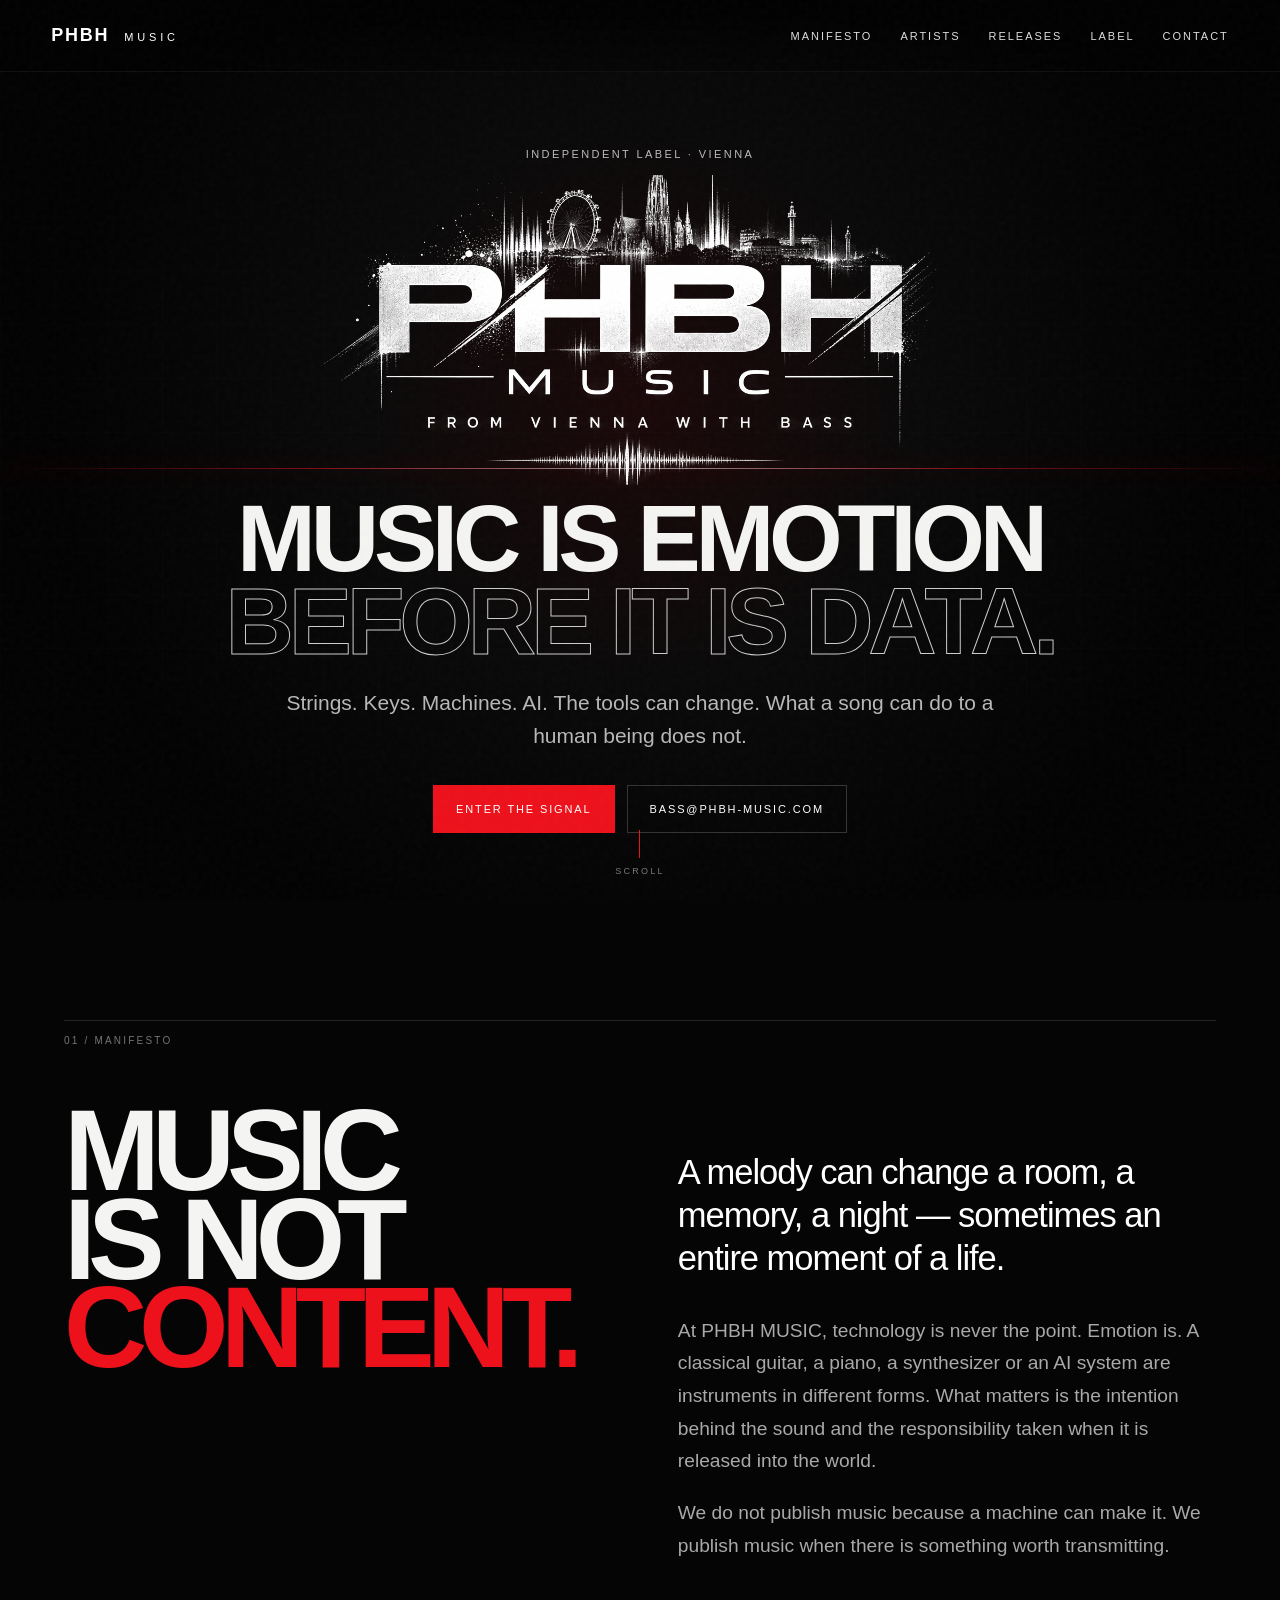
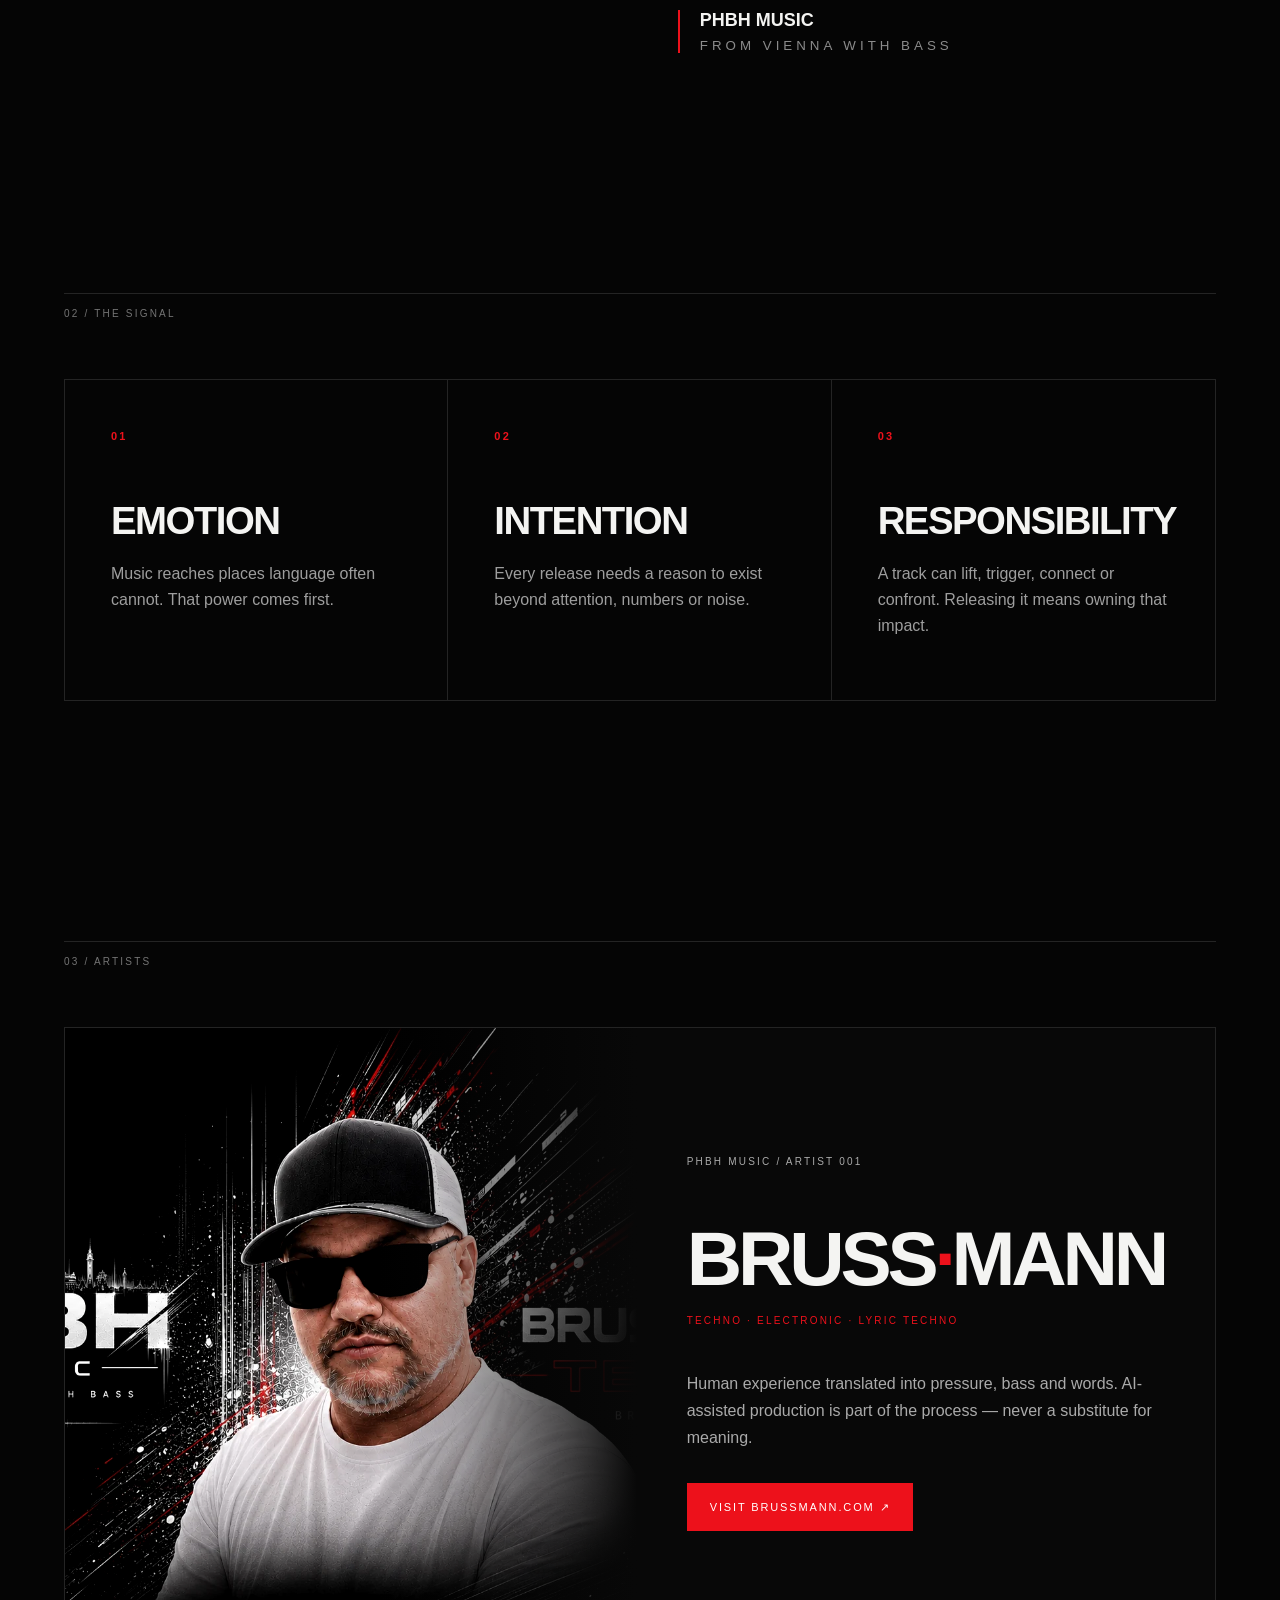
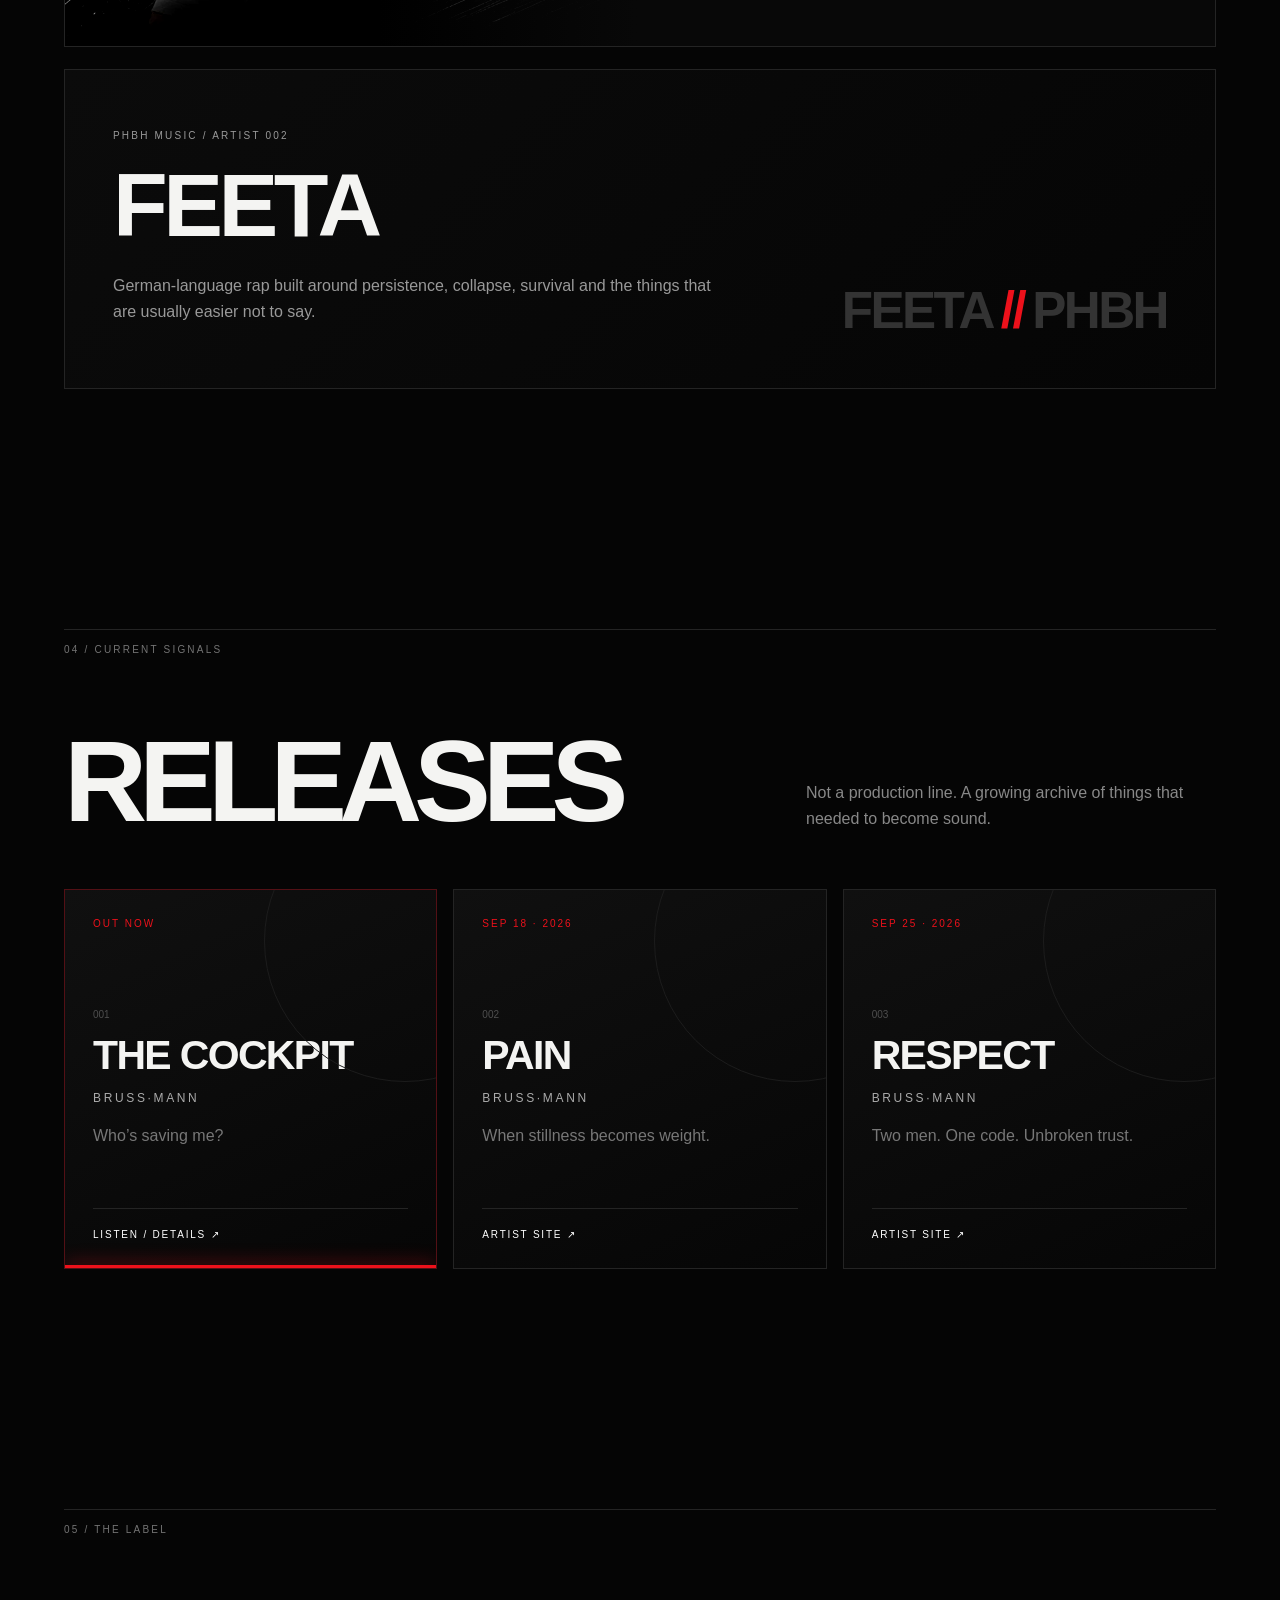
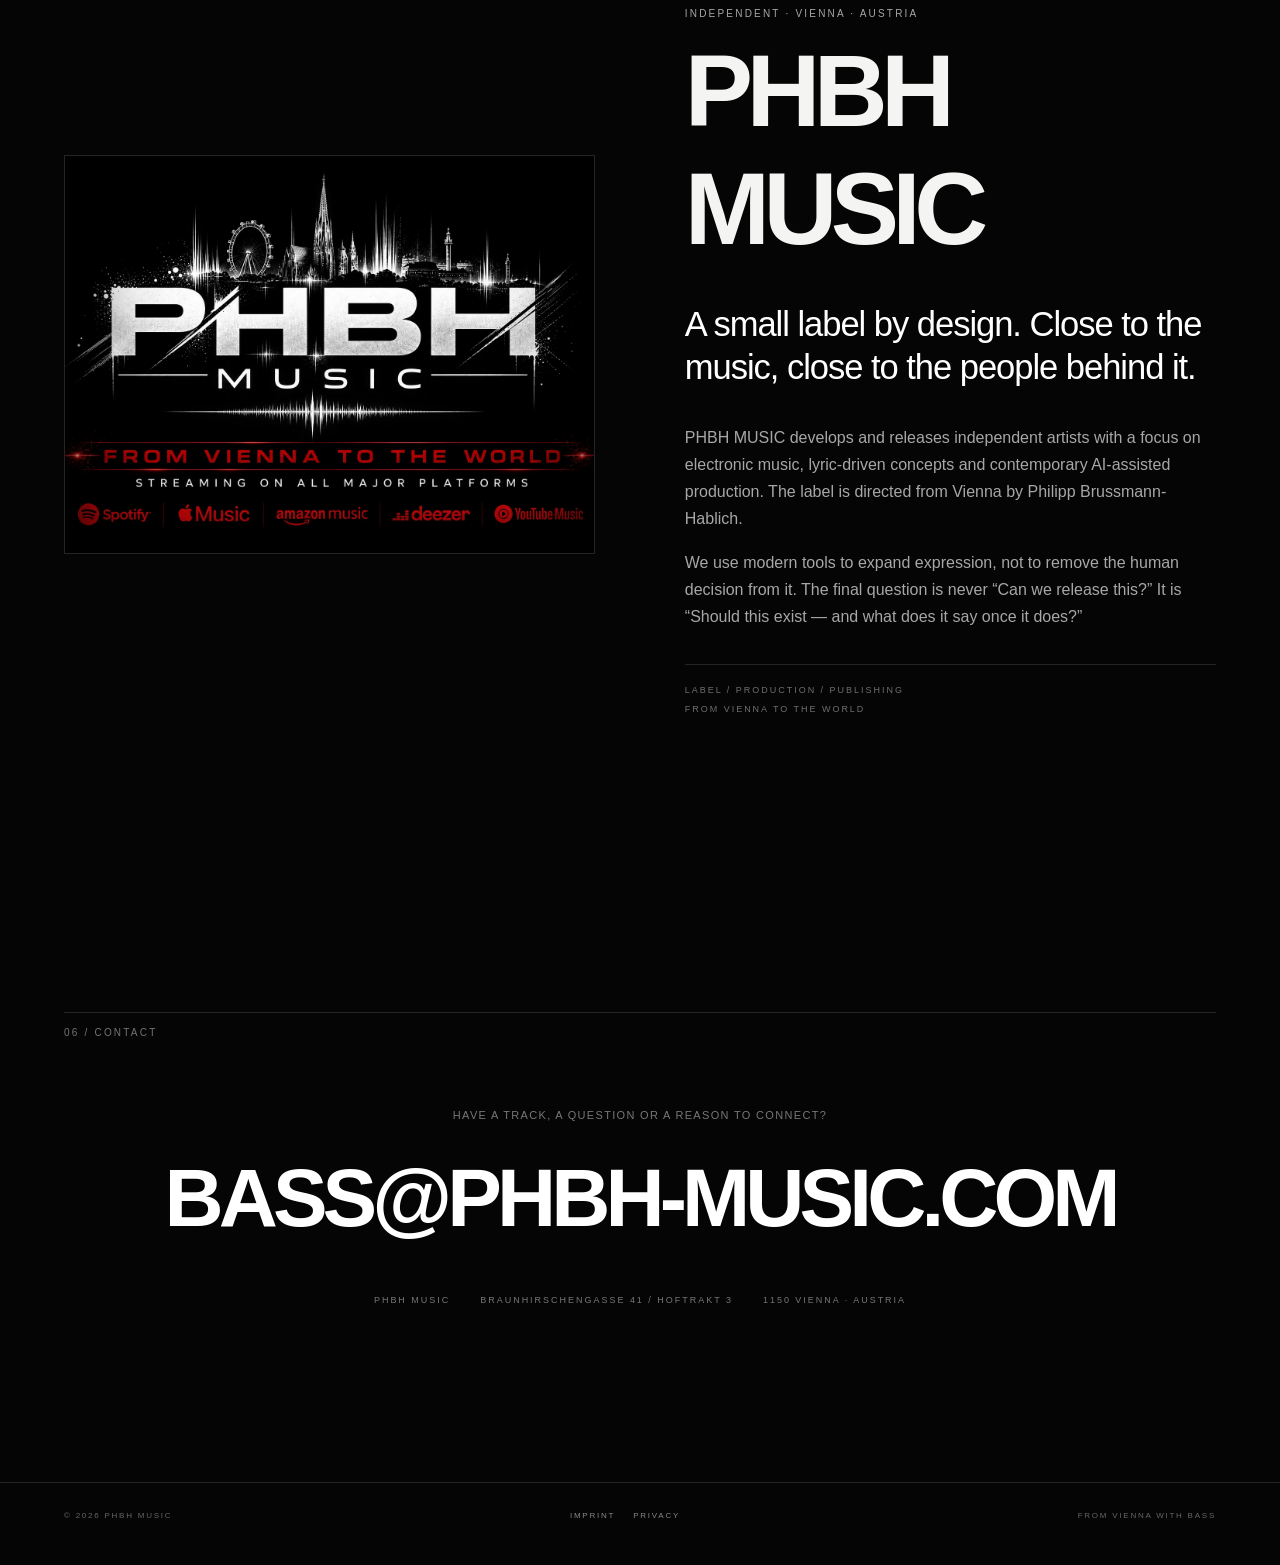
==== index.html @ e277f4b8 "Launch PHBH MUSIC website" ====
<!doctype html>
<html lang="en">
<head>
  <meta charset="utf-8">
  <meta name="viewport" content="width=device-width,initial-scale=1">
  <title>PHBH MUSIC — From Vienna with Bass</title>
  <meta name="description" content="PHBH MUSIC is an independent Vienna-based music label built around emotion, intention and responsible use of modern production technology.">
  <meta name="theme-color" content="#050505">
  <meta property="og:title" content="PHBH MUSIC — From Vienna with Bass">
  <meta property="og:description" content="Music is emotion before it is data. Independent music from Vienna, created with intention.">
  <meta property="og:type" content="website">
  <meta property="og:url" content="https://phbh-music.com/">
  <meta property="og:image" content="https://phbh-music.com/assets/phbh-og.jpg">
  <link rel="stylesheet" href="css/style.css">
  <link rel="icon" href="data:image/svg+xml,<svg xmlns=%22http://www.w3.org/2000/svg%22 viewBox=%220 0 100 100%22><rect width=%22100%22 height=%22100%22 fill=%22black%22/><text x=%2250%22 y=%2262%22 font-size=%2242%22 text-anchor=%22middle%22 fill=%22white%22 font-family=%22Arial%22 font-weight=%22900%22>PH</text></svg>">
</head>
<body>
  <div class="noise" aria-hidden="true"></div>
  <header class="topbar">
    <a class="brand" href="#top" aria-label="PHBH MUSIC home">PHBH <span>MUSIC</span></a>
    <button class="menu" aria-label="Open navigation" aria-expanded="false">MENU</button>
    <nav class="nav" aria-label="Primary navigation">
      <a href="#manifesto">Manifesto</a>
      <a href="#artists">Artists</a>
      <a href="#releases">Releases</a>
      <a href="#about">Label</a>
      <a href="#contact">Contact</a>
    </nav>
  </header>

  <main id="top">
    <section class="hero">
      <div class="hero-grid"></div>
      <div class="pulse-line"></div>
      <div class="hero-inner">
        <p class="eyebrow reveal">INDEPENDENT LABEL · VIENNA</p>
        <img class="hero-logo reveal" src="assets/phbh-logo.webp" alt="PHBH MUSIC — From Vienna with Bass">
        <h1 class="reveal">Music is emotion<br><em>before it is data.</em></h1>
        <p class="hero-copy reveal">Strings. Keys. Machines. AI. The tools can change. What a song can do to a human being does not.</p>
        <div class="hero-actions reveal">
          <a class="btn primary" href="#manifesto">Enter the signal</a>
          <a class="btn ghost" href="mailto:bass@phbh-music.com">bass@phbh-music.com</a>
        </div>
      </div>
      <a class="scroll" href="#manifesto" aria-label="Scroll to manifesto"><span></span>SCROLL</a>
    </section>

    <section class="manifesto section" id="manifesto">
      <div class="section-tag">01 / MANIFESTO</div>
      <div class="manifesto-layout">
        <h2 class="reveal">MUSIC<br>IS NOT<br><span>CONTENT.</span></h2>
        <div class="manifesto-copy reveal">
          <p class="lead">A melody can change a room, a memory, a night — sometimes an entire moment of a life.</p>
          <p>At PHBH MUSIC, technology is never the point. Emotion is. A classical guitar, a piano, a synthesizer or an AI system are instruments in different forms. What matters is the intention behind the sound and the responsibility taken when it is released into the world.</p>
          <p>We do not publish music because a machine can make it. We publish music when there is something worth transmitting.</p>
          <div class="signature-line"><span>PHBH MUSIC</span><small>FROM VIENNA WITH BASS</small></div>
        </div>
      </div>
    </section>

    <section class="principles section">
      <div class="section-tag">02 / THE SIGNAL</div>
      <div class="principles-grid">
        <article class="principle reveal"><b>01</b><h3>EMOTION</h3><p>Music reaches places language often cannot. That power comes first.</p></article>
        <article class="principle reveal"><b>02</b><h3>INTENTION</h3><p>Every release needs a reason to exist beyond attention, numbers or noise.</p></article>
        <article class="principle reveal"><b>03</b><h3>RESPONSIBILITY</h3><p>A track can lift, trigger, connect or confront. Releasing it means owning that impact.</p></article>
      </div>
    </section>

    <section class="artists section" id="artists">
      <div class="section-tag">03 / ARTISTS</div>
      <div class="artist-feature reveal">
        <div class="artist-image"><img src="assets/brussmann-hero.webp" alt="BRUSS·MANN"></div>
        <div class="artist-info">
          <p class="kicker">PHBH MUSIC / ARTIST 001</p>
          <h2>BRUSS<span>·</span>MANN</h2>
          <div class="artist-genre">TECHNO · ELECTRONIC · LYRIC TECHNO</div>
          <p>Human experience translated into pressure, bass and words. AI-assisted production is part of the process — never a substitute for meaning.</p>
          <a class="btn primary" href="https://brussmann.com" rel="noopener">Visit BRUSSMANN.COM ↗</a>
        </div>
      </div>
      <div class="artist-secondary reveal">
        <div>
          <p class="kicker">PHBH MUSIC / ARTIST 002</p>
          <h3>FEETA</h3>
          <p>German-language rap built around persistence, collapse, survival and the things that are usually easier not to say.</p>
        </div>
        <div class="signal-mark" aria-hidden="true">FEETA<span>//</span>PHBH</div>
      </div>
    </section>

    <section class="releases section" id="releases">
      <div class="section-tag">04 / CURRENT SIGNALS</div>
      <div class="release-intro reveal"><h2>RELEASES</h2><p>Not a production line. A growing archive of things that needed to become sound.</p></div>
      <div class="release-grid">
        <article class="release-card live reveal"><div class="status">OUT NOW</div><div class="number">001</div><h3>THE COCKPIT</h3><p>BRUSS·MANN</p><span>Who’s saving me?</span><a href="https://brussmann.com" rel="noopener">LISTEN / DETAILS ↗</a></article>
        <article class="release-card reveal"><div class="status">SEP 18 · 2026</div><div class="number">002</div><h3>PAIN</h3><p>BRUSS·MANN</p><span>When stillness becomes weight.</span><a href="https://brussmann.com" rel="noopener">ARTIST SITE ↗</a></article>
        <article class="release-card reveal"><div class="status">SEP 25 · 2026</div><div class="number">003</div><h3>RESPECT</h3><p>BRUSS·MANN</p><span>Two men. One code. Unbroken trust.</span><a href="https://brussmann.com" rel="noopener">ARTIST SITE ↗</a></article>
      </div>
    </section>

    <section class="about section" id="about">
      <div class="section-tag">05 / THE LABEL</div>
      <div class="about-grid">
        <div class="about-visual reveal"><img src="assets/phbh-world.webp" alt="PHBH MUSIC — From Vienna to the World"></div>
        <div class="about-copy reveal">
          <p class="kicker">INDEPENDENT · VIENNA · AUSTRIA</p>
          <h2>PHBH MUSIC</h2>
          <p class="lead">A small label by design. Close to the music, close to the people behind it.</p>
          <p>PHBH MUSIC develops and releases independent artists with a focus on electronic music, lyric-driven concepts and contemporary AI-assisted production. The label is directed from Vienna by Philipp Brussmann-Hablich.</p>
          <p>We use modern tools to expand expression, not to remove the human decision from it. The final question is never “Can we release this?” It is “Should this exist — and what does it say once it does?”</p>
          <div class="meta"><span>LABEL / PRODUCTION / PUBLISHING</span><span>FROM VIENNA TO THE WORLD</span></div>
        </div>
      </div>
    </section>

    <section class="contact section" id="contact">
      <div class="section-tag">06 / CONTACT</div>
      <div class="contact-inner reveal">
        <p>Have a track, a question or a reason to connect?</p>
        <a class="mail" href="mailto:bass@phbh-music.com">BASS@PHBH-MUSIC.COM</a>
        <div class="contact-meta">
          <span>PHBH MUSIC</span>
          <span>Braunhirschengasse 41 / Hoftrakt 3</span>
          <span>1150 Vienna · Austria</span>
        </div>
      </div>
    </section>
  </main>

  <footer>
    <div>© <span id="year">2026</span> PHBH MUSIC</div>
    <div class="footer-links"><a href="imprint.html">Imprint</a><a href="privacy.html">Privacy</a></div>
    <div>FROM VIENNA WITH BASS</div>
  </footer>
  <script src="js/main.js"></script>
</body>
</html>
---- css/style.css ----
:root{--bg:#050505;--panel:#0b0b0b;--text:#f4f4f2;--muted:#9b9b9b;--red:#ed111b;--line:#242424;--max:1400px}*{box-sizing:border-box}html{scroll-behavior:smooth}body{margin:0;background:var(--bg);color:var(--text);font-family:Arial,Helvetica,sans-serif;overflow-x:hidden}.noise{position:fixed;inset:0;pointer-events:none;opacity:.035;z-index:50;background-image:url("data:image/svg+xml,%3Csvg viewBox='0 0 180 180' xmlns='http://www.w3.org/2000/svg'%3E%3Cfilter id='n'%3E%3CfeTurbulence type='fractalNoise' baseFrequency='.9' numOctaves='4' stitchTiles='stitch'/%3E%3C/filter%3E%3Crect width='100%25' height='100%25' filter='url(%23n)' opacity='.8'/%3E%3C/svg%3E")}.topbar{position:fixed;top:0;left:0;right:0;height:72px;display:flex;align-items:center;justify-content:space-between;padding:0 clamp(20px,4vw,60px);z-index:40;background:linear-gradient(180deg,rgba(0,0,0,.88),rgba(0,0,0,.15));border-bottom:1px solid rgba(255,255,255,.06);backdrop-filter:blur(12px)}.brand{color:#fff;text-decoration:none;font-weight:900;letter-spacing:.1em;font-size:18px}.brand span{font-weight:400;letter-spacing:.35em;font-size:11px;margin-left:8px}.nav{display:flex;gap:28px}.nav a,.menu{color:#ddd;text-decoration:none;text-transform:uppercase;letter-spacing:.18em;font-size:11px}.nav a:hover{color:#fff}.menu{display:none;background:none;border:0}.hero{min-height:100svh;display:grid;place-items:center;position:relative;isolation:isolate;overflow:hidden;background:radial-gradient(circle at 50% 45%,#1a0809 0,#090909 35%,#020202 72%)}.hero:before{content:"";position:absolute;inset:-5%;background:linear-gradient(115deg,transparent 15%,rgba(237,17,27,.08) 50%,transparent 70%);transform:translateX(-100%);animation:sweep 8s ease-in-out infinite;z-index:-1}@keyframes sweep{0%,15%{transform:translateX(-120%)}60%,100%{transform:translateX(120%)}}.hero-grid{position:absolute;inset:0;z-index:-2;opacity:.17;background-image:linear-gradient(rgba(255,255,255,.06) 1px,transparent 1px),linear-gradient(90deg,rgba(255,255,255,.06) 1px,transparent 1px);background-size:54px 54px;mask-image:linear-gradient(to bottom,transparent,black 35%,black 70%,transparent)}.pulse-line{position:absolute;left:0;right:0;top:52%;height:1px;background:linear-gradient(90deg,transparent,var(--red),#fff,var(--red),transparent);box-shadow:0 0 18px rgba(237,17,27,.8);opacity:.55}.hero-inner{width:min(1120px,90vw);text-align:center;padding-top:70px}.eyebrow,.kicker,.section-tag,.artist-genre,.meta,.contact-meta,footer{letter-spacing:.22em;text-transform:uppercase}.eyebrow{font-size:11px;color:#bbb;margin-bottom:15px}.hero-logo{width:min(820px,88vw);max-height:310px;object-fit:cover;object-position:center 52%;mix-blend-mode:screen;filter:contrast(1.07)}.hero h1{font-size:clamp(48px,7.4vw,112px);line-height:.88;letter-spacing:-.055em;margin:8px 0 22px;text-transform:uppercase}.hero h1 em{font-style:normal;color:transparent;-webkit-text-stroke:1px #fff;opacity:.8}.hero-copy{max-width:730px;margin:0 auto 32px;color:#b8b8b8;font-size:clamp(16px,1.7vw,21px);line-height:1.6}.hero-actions{display:flex;gap:12px;justify-content:center;flex-wrap:wrap}.btn{display:inline-flex;align-items:center;justify-content:center;min-height:48px;padding:0 22px;border:1px solid #333;color:#fff;text-decoration:none;font-size:11px;letter-spacing:.17em;text-transform:uppercase;transition:.25s}.btn.primary{background:var(--red);border-color:var(--red)}.btn.primary:hover{background:#fff;color:#000;border-color:#fff}.btn.ghost:hover{border-color:#fff}.scroll{position:absolute;bottom:24px;color:#777;text-decoration:none;font-size:9px;letter-spacing:.25em;display:flex;flex-direction:column;gap:8px;align-items:center}.scroll span{height:28px;width:1px;background:var(--red)}.section{max-width:var(--max);margin:auto;padding:120px clamp(22px,5vw,70px);position:relative}.section-tag{font-size:10px;color:#747474;border-top:1px solid var(--line);padding-top:14px;margin-bottom:60px}.manifesto-layout{display:grid;grid-template-columns:.9fr 1.1fr;gap:8vw;align-items:start}.manifesto h2{font-size:clamp(62px,9vw,150px);line-height:.77;letter-spacing:-.07em;margin:0}.manifesto h2 span{color:var(--red)}.manifesto-copy{padding-top:10px}.manifesto-copy p{font-size:clamp(17px,1.5vw,22px);line-height:1.7;color:#a9a9a9}.manifesto-copy .lead,.about-copy .lead{font-size:clamp(24px,2.7vw,40px);line-height:1.25;color:#fff;letter-spacing:-.03em}.signature-line{margin-top:48px;border-left:2px solid var(--red);padding-left:20px;display:flex;flex-direction:column;gap:7px}.signature-line span{font-weight:900;font-size:18px}.signature-line small{letter-spacing:.3em;color:#8b8b8b}.principles-grid{display:grid;grid-template-columns:repeat(3,1fr);border:1px solid var(--line)}.principle{padding:46px;min-height:290px;border-right:1px solid var(--line);position:relative;overflow:hidden}.principle:last-child{border-right:0}.principle:after{content:"";position:absolute;inset:auto -20% -60% -20%;height:180px;background:radial-gradient(ellipse,rgba(237,17,27,.18),transparent 60%);opacity:0;transition:.3s}.principle:hover:after{opacity:1}.principle b{color:var(--red);font-size:11px;letter-spacing:.2em}.principle h3{font-size:clamp(27px,3vw,46px);margin:55px 0 18px;letter-spacing:-.04em}.principle p{color:#9e9e9e;line-height:1.6;max-width:310px}.artist-feature{display:grid;grid-template-columns:1.3fr .8fr;background:#080808;border:1px solid var(--line);min-height:620px}.artist-image{min-height:520px;overflow:hidden;position:relative}.artist-image:after{content:"";position:absolute;inset:0;background:linear-gradient(90deg,transparent 55%,#080808 100%)}.artist-image img{width:100%;height:100%;object-fit:cover;object-position:center;filter:saturate(.88) contrast(1.08)}.artist-info{padding:64px 50px;display:flex;flex-direction:column;justify-content:center}.kicker{font-size:10px;color:#7f7f7f}.artist-info h2{font-size:clamp(48px,6vw,92px);letter-spacing:-.055em;margin:12px 0}.artist-info h2 span{color:var(--red)}.artist-genre{font-size:10px;color:var(--red);margin-bottom:28px}.artist-info p{color:#aaa;line-height:1.7;margin-bottom:32px}.artist-info .btn{align-self:flex-start}.artist-secondary{margin-top:22px;border:1px solid var(--line);padding:48px;display:flex;align-items:end;justify-content:space-between;background:linear-gradient(135deg,#0b0b0b,#050505)}.artist-secondary h3{font-size:clamp(52px,7vw,108px);margin:8px 0;letter-spacing:-.05em}.artist-secondary p{color:#999;max-width:620px;line-height:1.6}.signal-mark{font-size:clamp(22px,4vw,52px);font-weight:900;letter-spacing:-.05em;color:#333}.signal-mark span{color:var(--red);padding:0 8px}.release-intro{display:flex;justify-content:space-between;gap:40px;align-items:end;margin-bottom:42px}.release-intro h2{font-size:clamp(58px,9vw,132px);margin:0;letter-spacing:-.07em}.release-intro p{color:#888;max-width:410px;line-height:1.6}.release-grid{display:grid;grid-template-columns:repeat(3,1fr);gap:16px}.release-card{border:1px solid var(--line);padding:28px;min-height:380px;display:flex;flex-direction:column;position:relative;background:linear-gradient(155deg,#101010,#060606);overflow:hidden}.release-card:before{content:"";position:absolute;width:280px;height:280px;border:1px solid #1c1c1c;border-radius:50%;right:-110px;top:-90px}.release-card.live{border-color:#531015}.release-card.live:after{content:"";position:absolute;inset:auto 0 0 0;height:3px;background:var(--red);box-shadow:0 0 18px var(--red)}.status{font-size:10px;letter-spacing:.2em;color:var(--red)}.number{font-size:10px;color:#4e4e4e;margin:80px 0 12px}.release-card h3{font-size:clamp(31px,3.2vw,52px);margin:0;letter-spacing:-.04em}.release-card p{font-size:12px;letter-spacing:.22em;color:#aaa}.release-card span{color:#777;margin-top:10px}.release-card a{margin-top:auto;color:#fff;text-decoration:none;font-size:10px;letter-spacing:.18em;border-top:1px solid var(--line);padding-top:20px}.about-grid{display:grid;grid-template-columns:1fr 1fr;gap:7vw;align-items:center}.about-visual{border:1px solid var(--line);overflow:hidden;position:relative}.about-visual:after{content:"";position:absolute;inset:0;box-shadow:inset 0 0 90px #000}.about-visual img{display:block;width:100%;aspect-ratio:4/3;object-fit:cover}.about-copy h2{font-size:clamp(58px,8vw,116px);margin:10px 0 25px;letter-spacing:-.065em}.about-copy p{color:#a7a7a7;line-height:1.7}.meta{border-top:1px solid var(--line);margin-top:34px;padding-top:20px;display:grid;gap:9px;font-size:9px;color:#6f6f6f}.contact{min-height:72vh;display:flex;flex-direction:column;justify-content:center}.contact-inner{text-align:center}.contact-inner>p{color:#777;letter-spacing:.12em;text-transform:uppercase;font-size:11px}.mail{display:block;color:#fff;text-decoration:none;font-weight:900;font-size:clamp(30px,6.4vw,98px);letter-spacing:-.06em;margin:30px 0 50px;transition:.25s}.mail:hover{color:var(--red)}.contact-meta{display:flex;justify-content:center;flex-wrap:wrap;gap:16px 30px;font-size:9px;color:#777}footer{max-width:var(--max);margin:auto;padding:28px clamp(22px,5vw,70px) 45px;border-top:1px solid var(--line);font-size:8px;color:#666;display:flex;justify-content:space-between;gap:15px}.footer-links{display:flex;gap:18px}.footer-links a{color:#888;text-decoration:none}.reveal{opacity:0;transform:translateY(22px);transition:opacity .8s ease,transform .8s ease}.reveal.visible{opacity:1;transform:none}.legal{max-width:900px;margin:0 auto;padding:130px 24px 80px}.legal h1{font-size:clamp(48px,8vw,92px);letter-spacing:-.05em;margin-bottom:50px}.legal h2{margin-top:42px}.legal p,.legal li{color:#aaa;line-height:1.7}.legal a{color:#fff}.legal-back{position:fixed;top:26px;left:28px;color:#fff;text-decoration:none;z-index:3;letter-spacing:.15em;font-size:11px}
@media(max-width:900px){.nav{display:none;position:absolute;top:72px;left:0;right:0;padding:28px;background:#080808;border-bottom:1px solid #222;flex-direction:column}.nav.open{display:flex}.menu{display:block}.hero-logo{width:96vw}.manifesto-layout,.about-grid{grid-template-columns:1fr}.manifesto-layout{gap:55px}.principles-grid,.release-grid{grid-template-columns:1fr}.principle{border-right:0;border-bottom:1px solid var(--line)}.principle:last-child{border-bottom:0}.artist-feature{grid-template-columns:1fr}.artist-image:after{background:linear-gradient(0deg,#080808 0,transparent 40%)}.artist-info{padding:38px 28px}.artist-secondary{align-items:flex-start;flex-direction:column;gap:34px}.release-intro{display:block}.release-intro p{margin-top:20px}.section{padding-top:90px;padding-bottom:90px}.section-tag{margin-bottom:40px}footer{flex-direction:column;align-items:center;text-align:center}.contact-meta{flex-direction:column}.hero h1{font-size:clamp(46px,14vw,76px)}}
@media(prefers-reduced-motion:reduce){*{scroll-behavior:auto!important}.hero:before{animation:none}.reveal{opacity:1;transform:none;transition:none}}
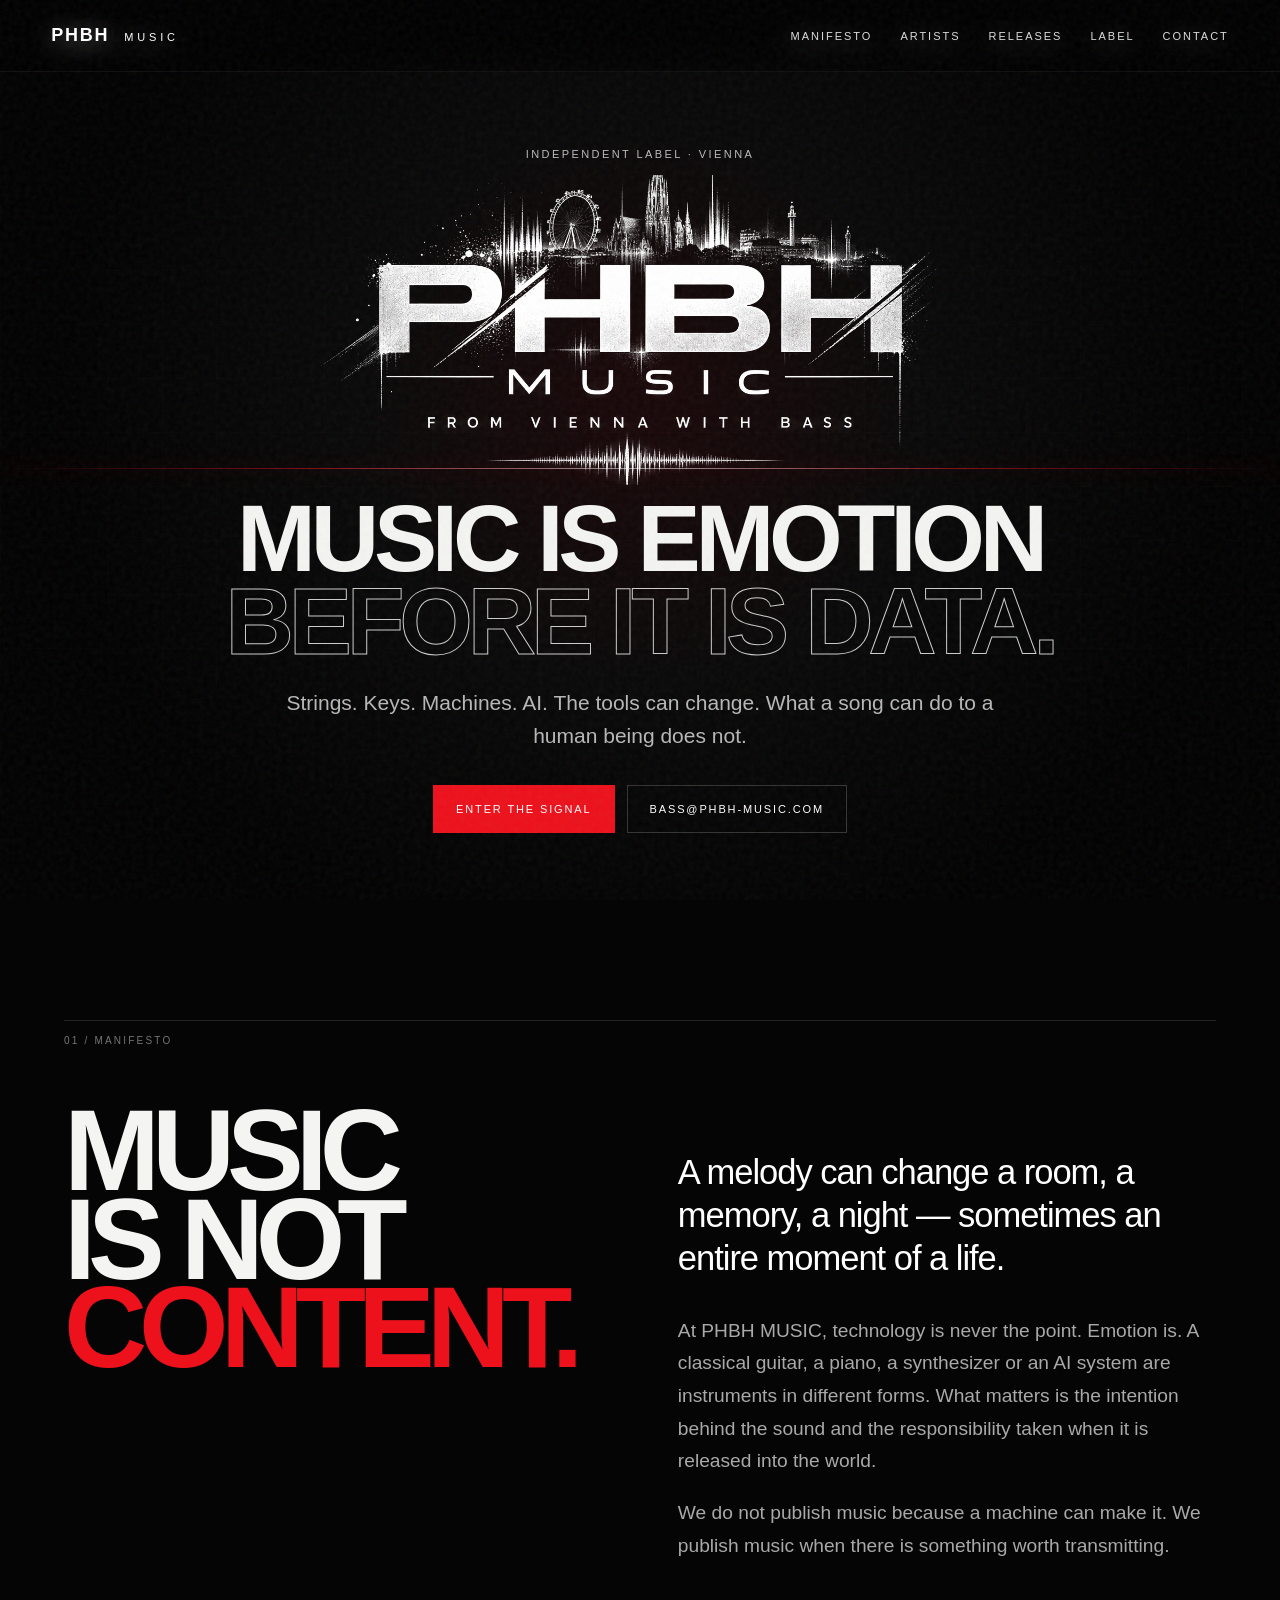
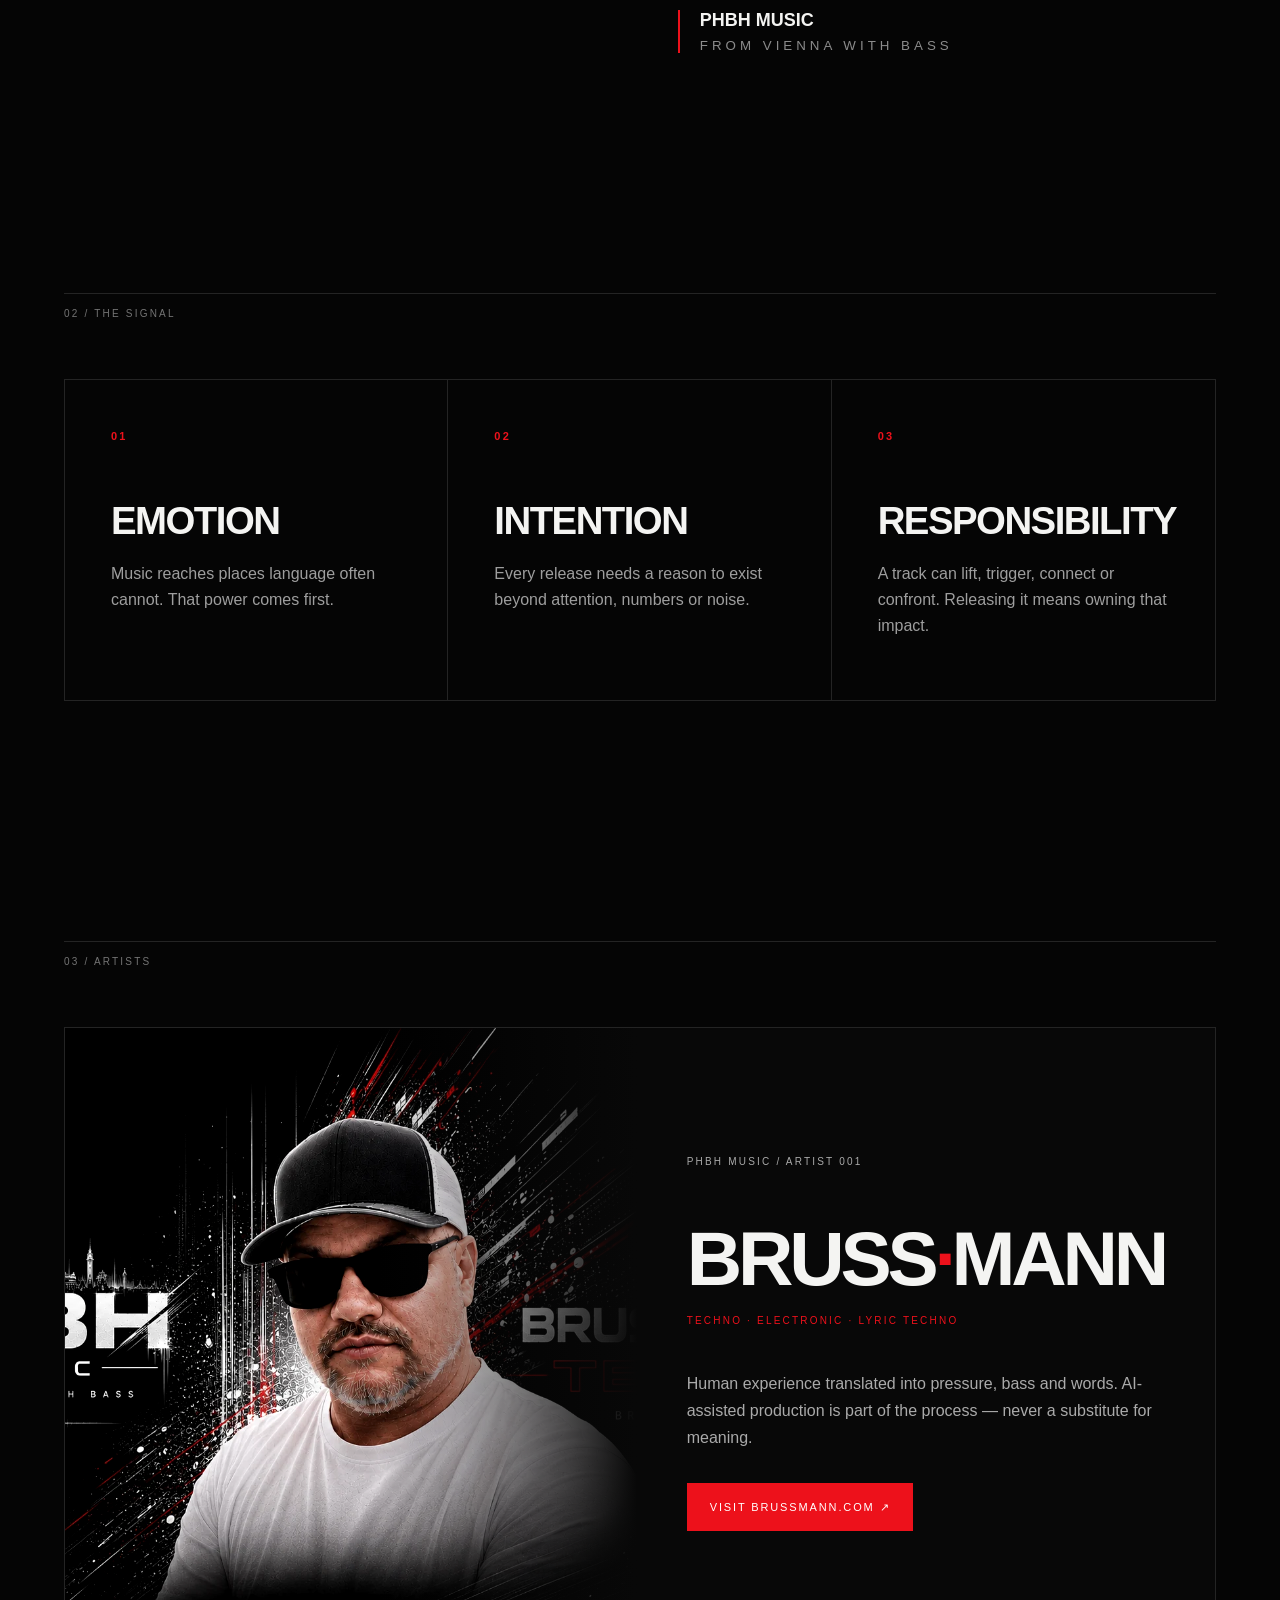
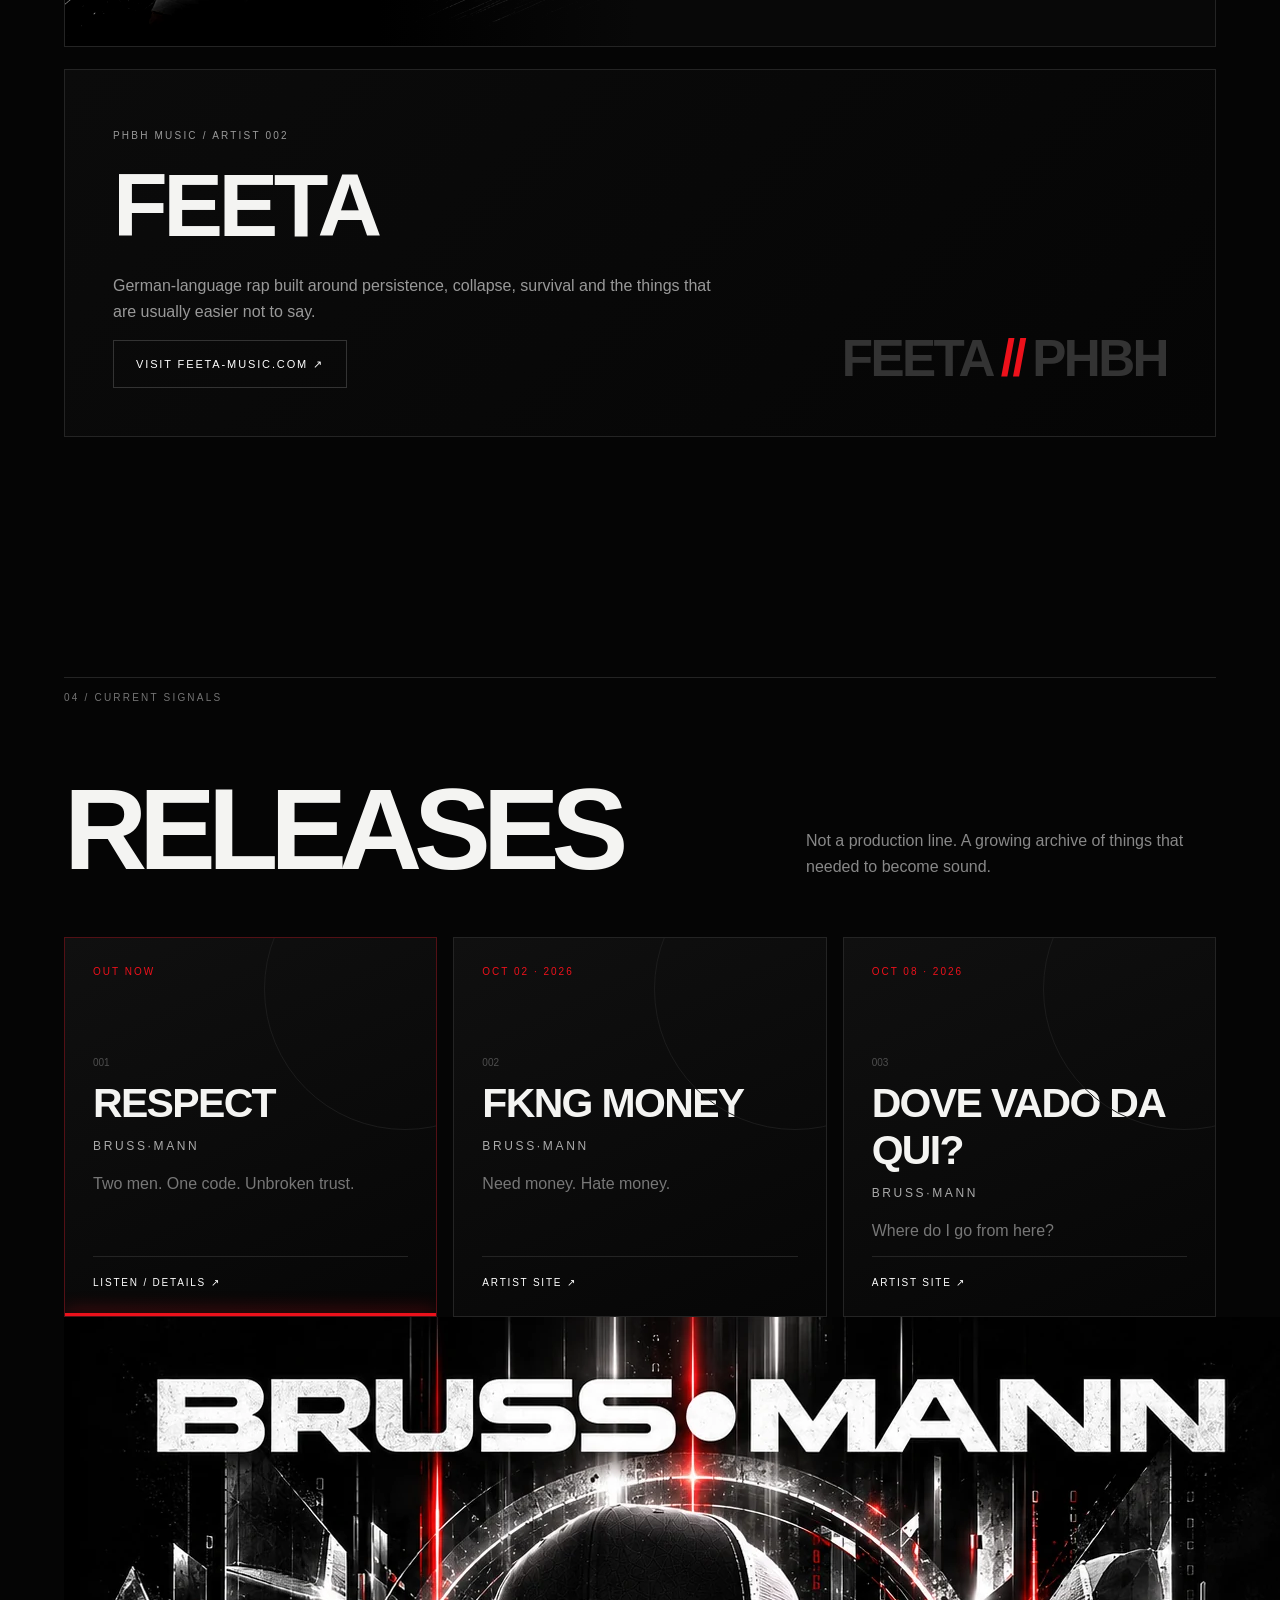
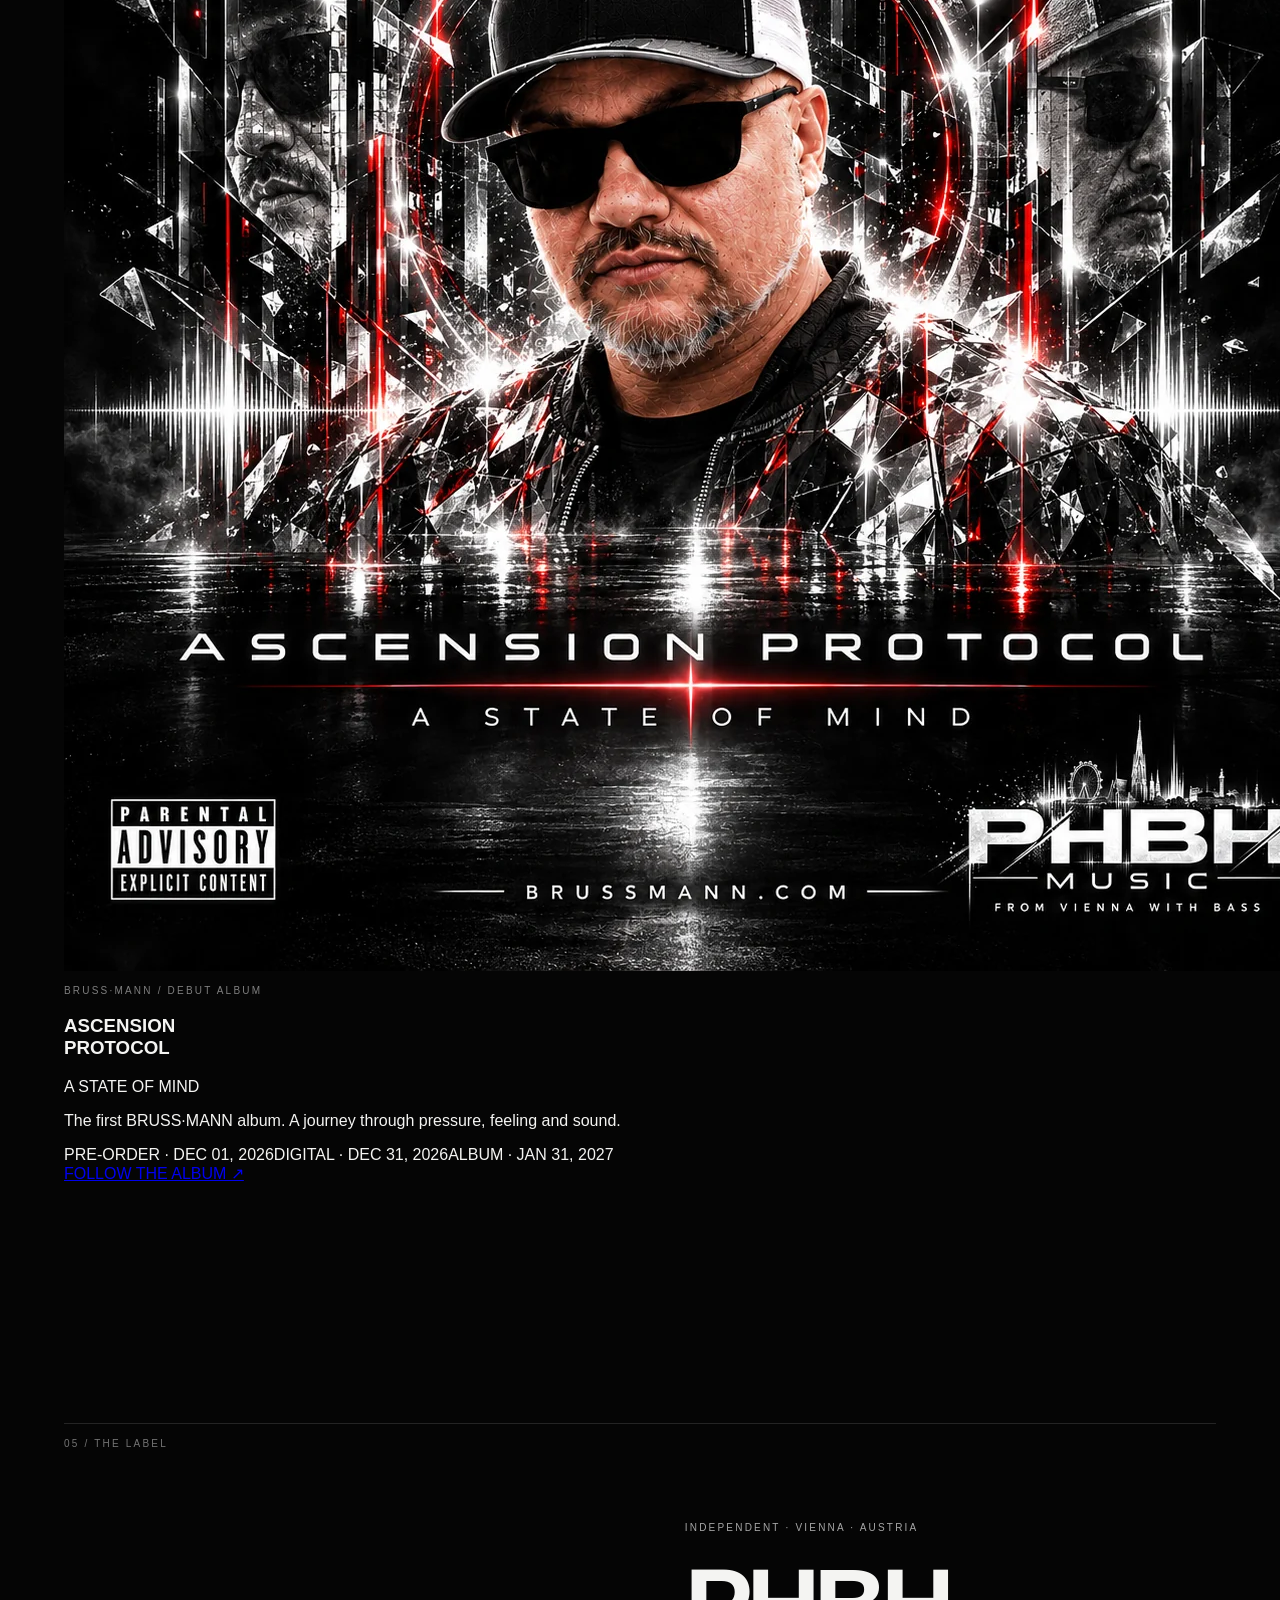
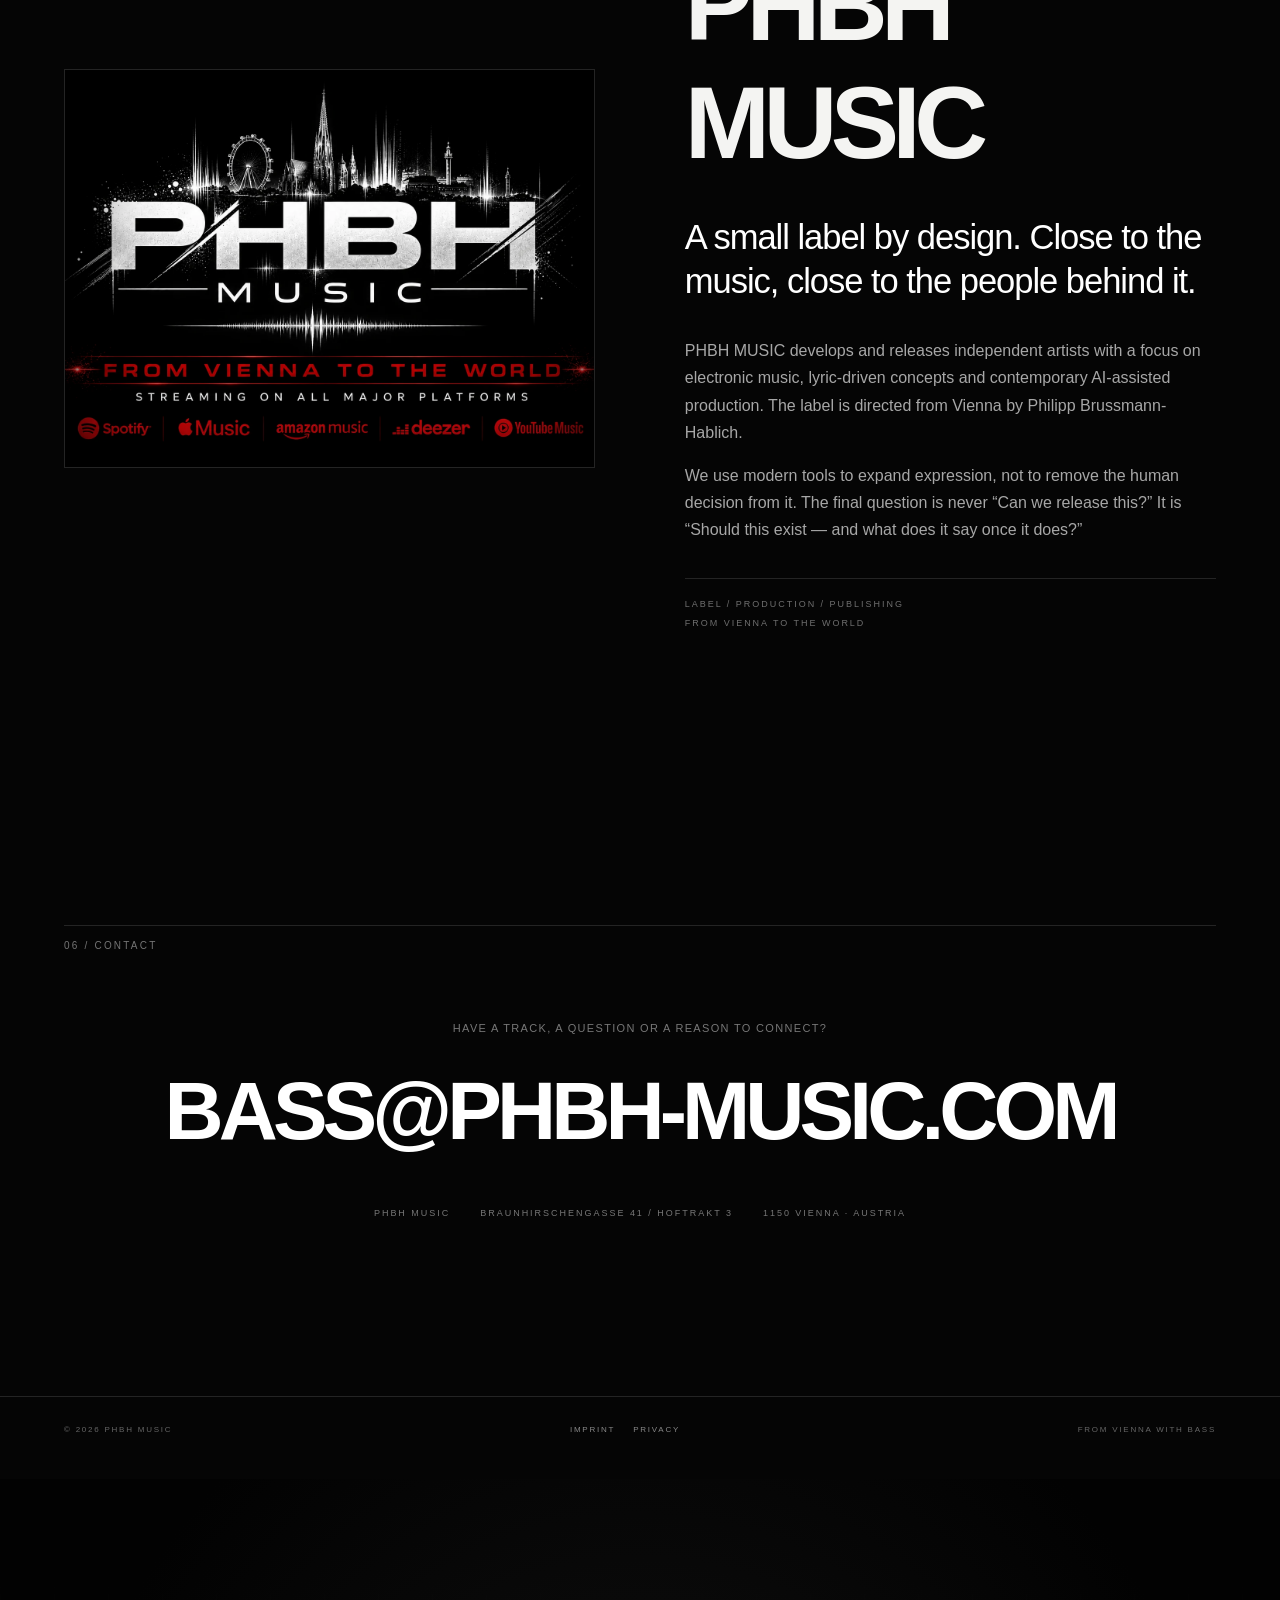
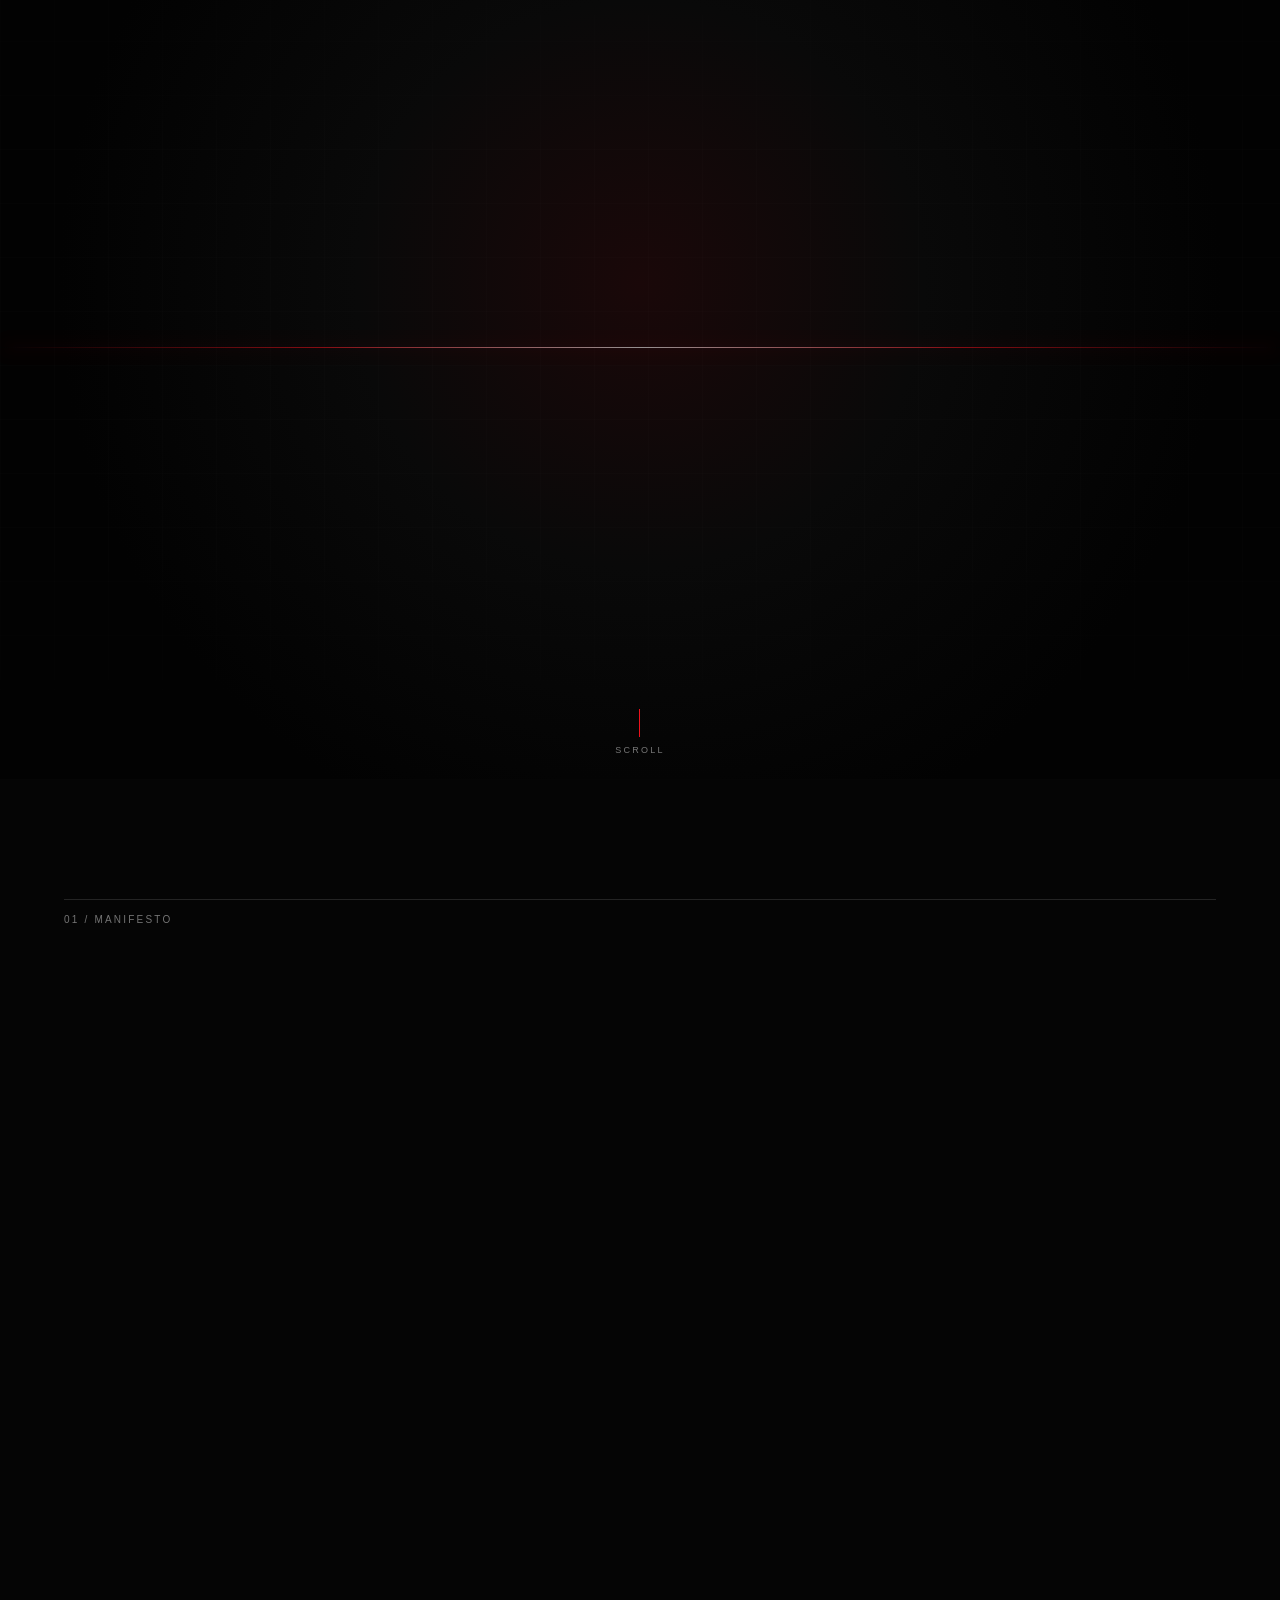
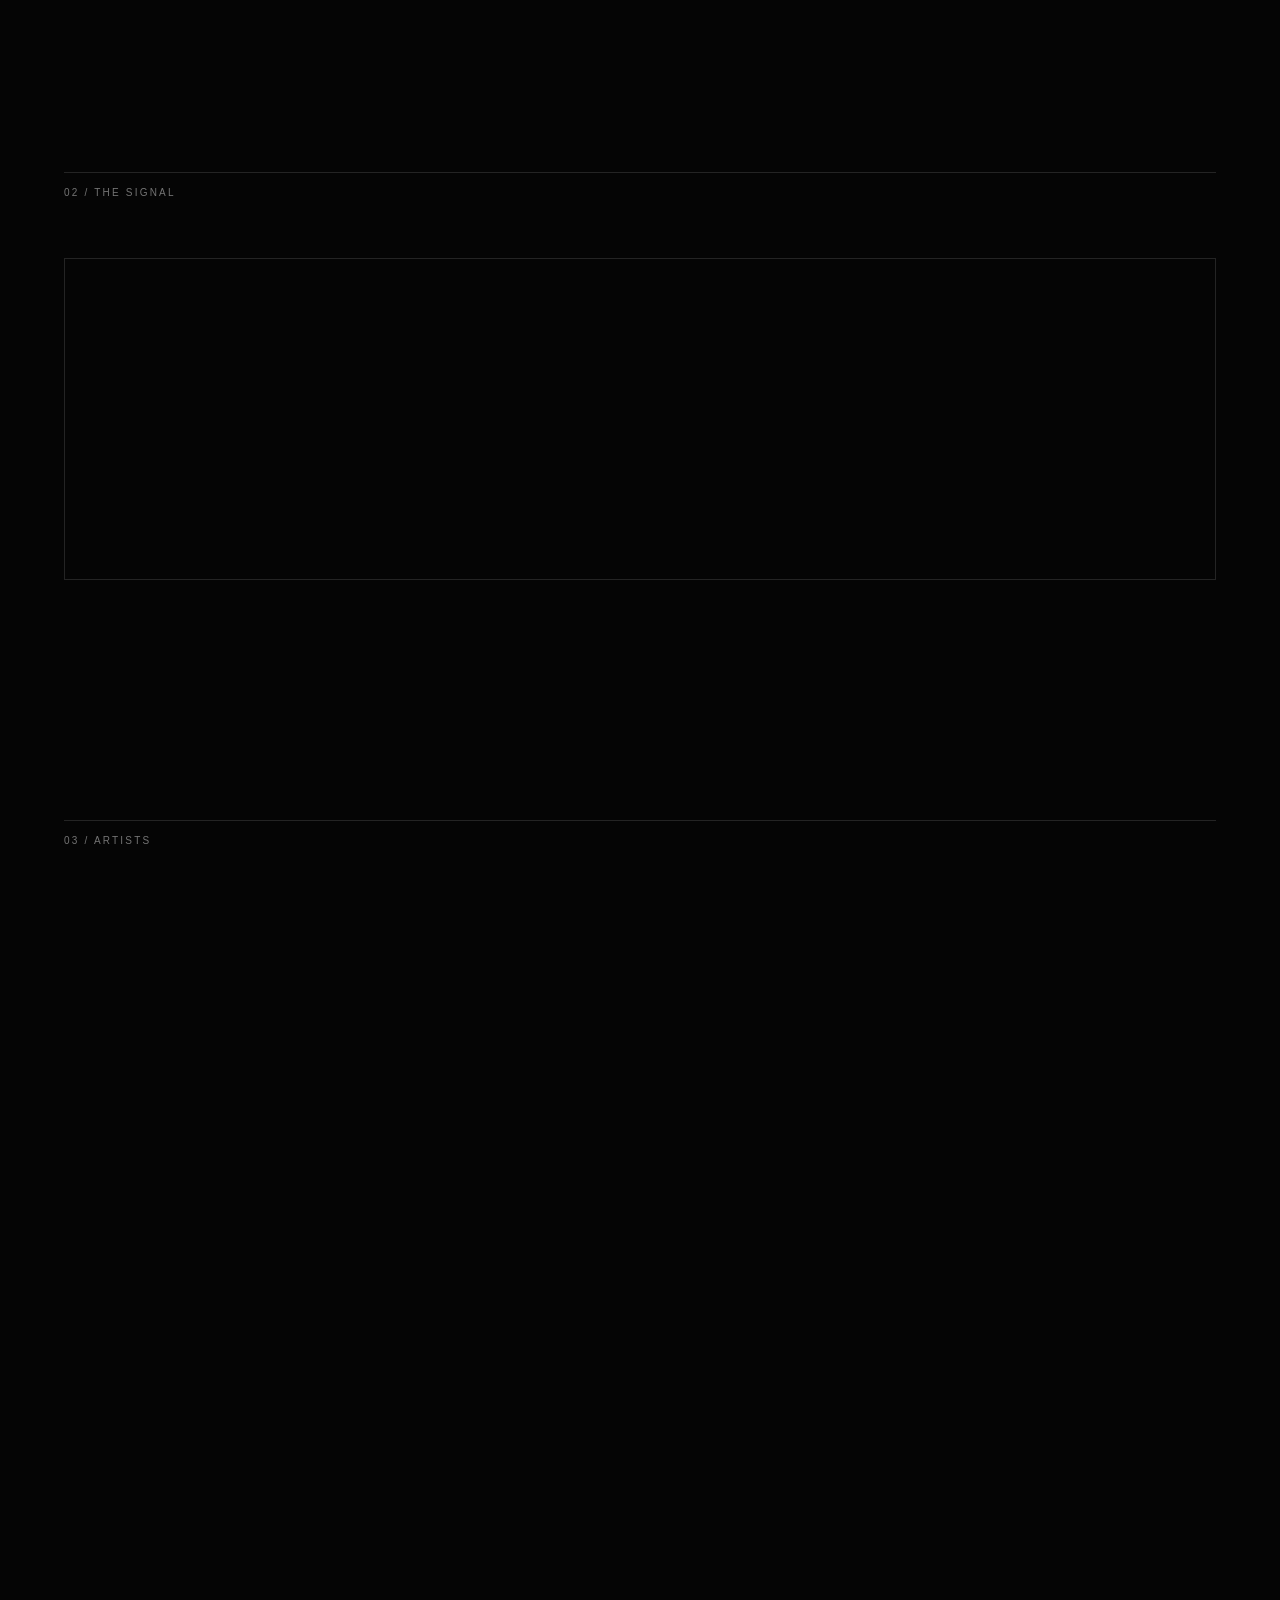
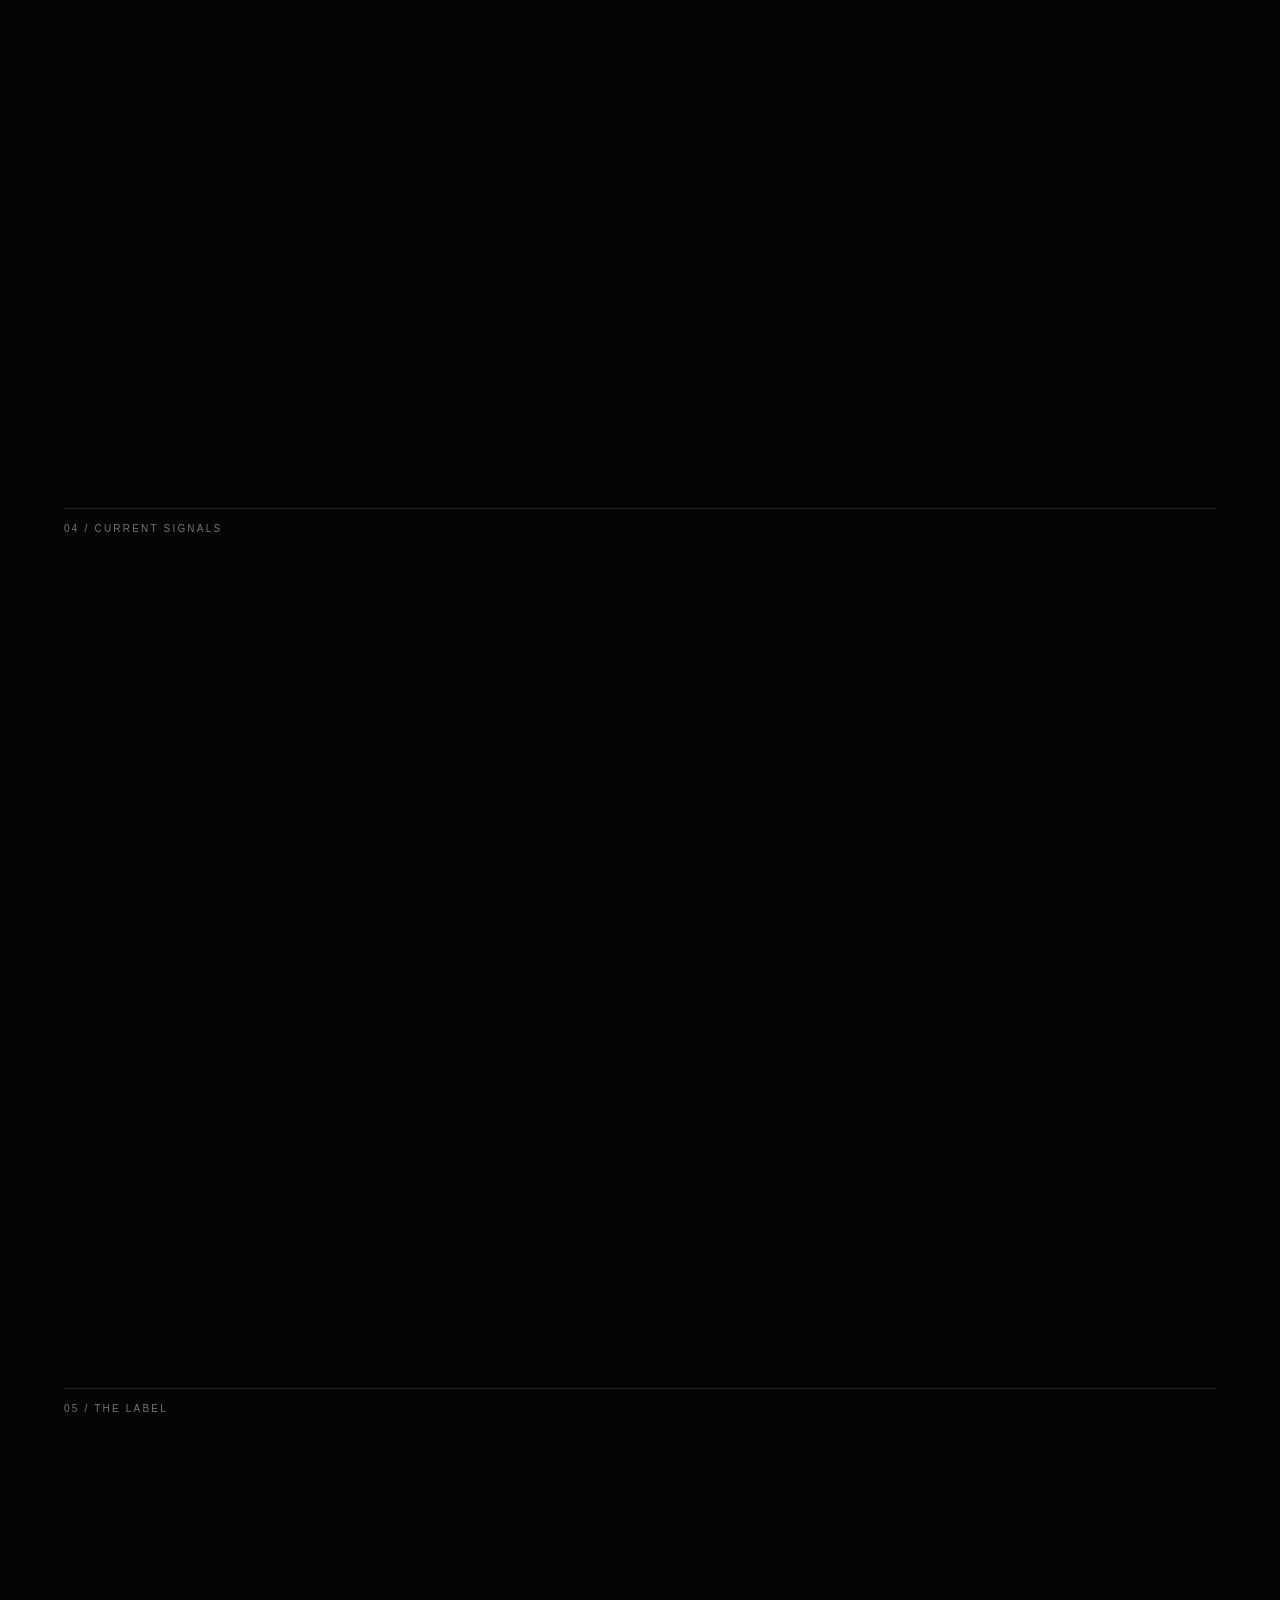
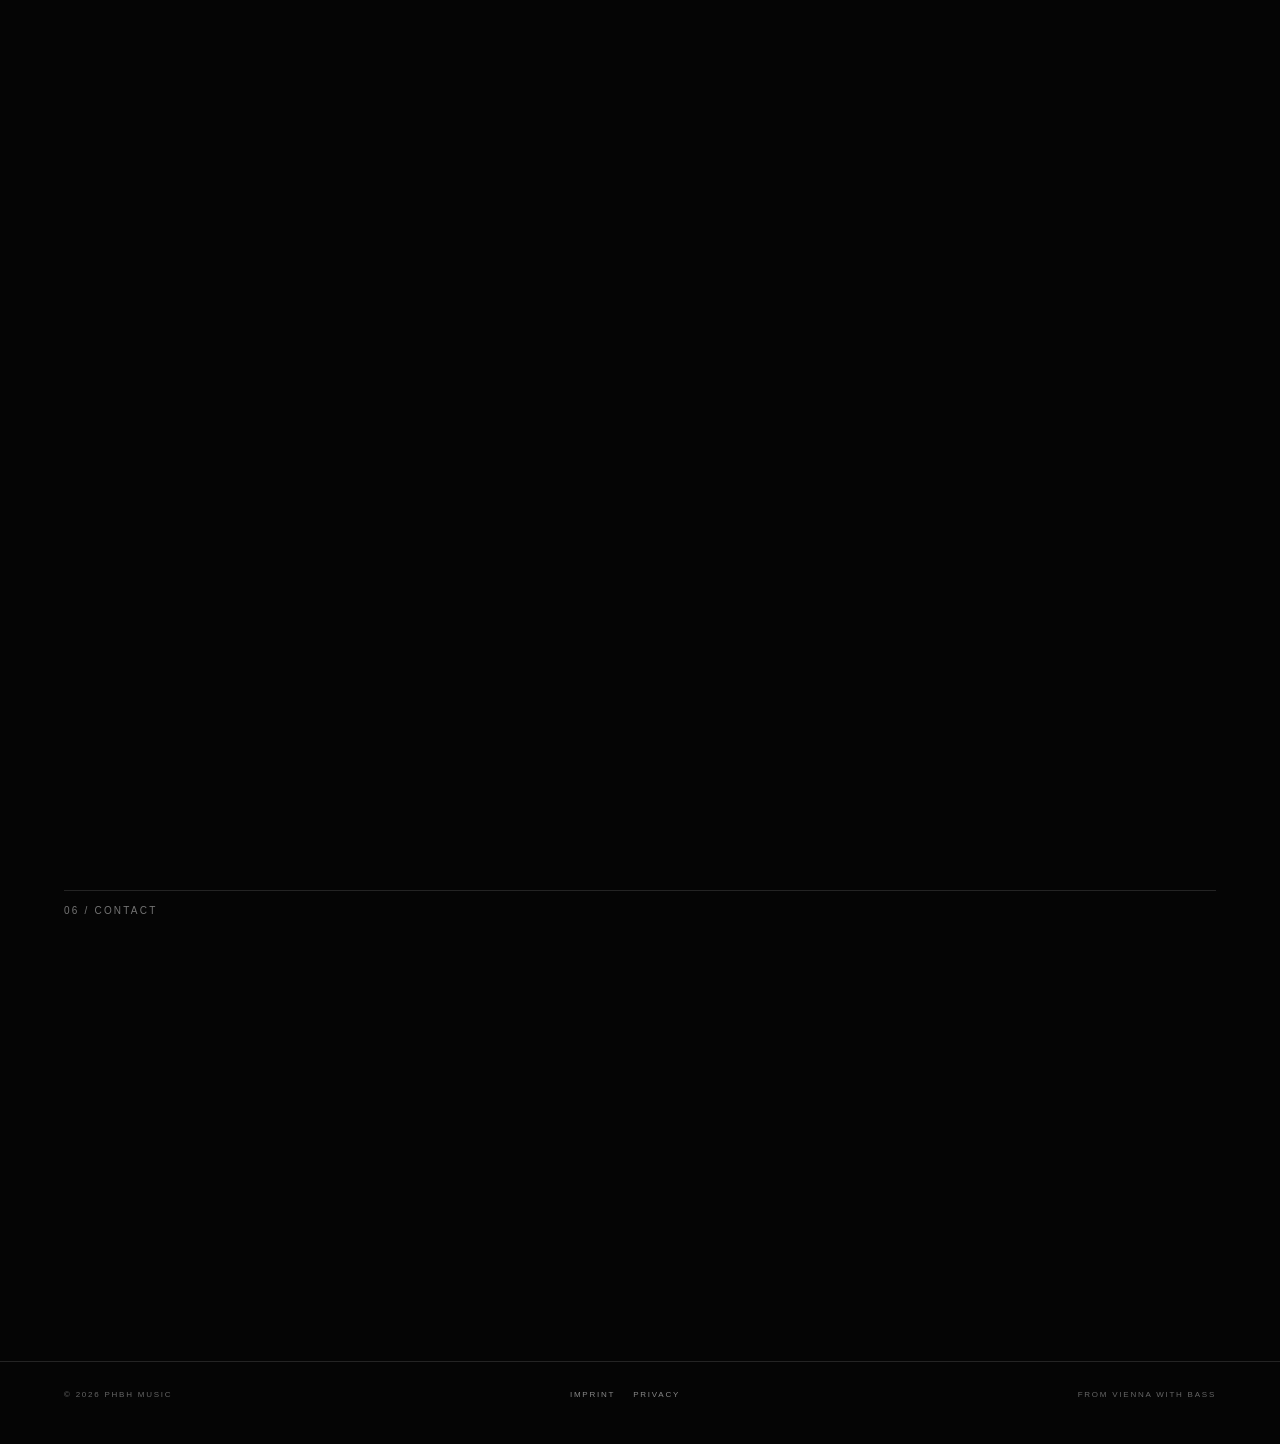
==== commit 2972fcd1: "Update releases, FEETA link and debut album teaser" ====
--- a/index.html
+++ b/index.html
@@ -42,7 +42,6 @@
           <a class="btn ghost" href="mailto:bass@phbh-music.com">bass@phbh-music.com</a>
         </div>
       </div>
-      <a class="scroll" href="#manifesto" aria-label="Scroll to manifesto"><span></span>SCROLL</a>
     </section>
 
     <section class="manifesto section" id="manifesto">
@@ -84,6 +83,7 @@
           <p class="kicker">PHBH MUSIC / ARTIST 002</p>
           <h3>FEETA</h3>
           <p>German-language rap built around persistence, collapse, survival and the things that are usually easier not to say.</p>
+          <a class="btn ghost" href="https://feeta-music.com" rel="noopener">Visit FEETA-MUSIC.COM ↗</a>
         </div>
         <div class="signal-mark" aria-hidden="true">FEETA<span>//</span>PHBH</div>
       </div>
@@ -93,9 +93,20 @@
       <div class="section-tag">04 / CURRENT SIGNALS</div>
       <div class="release-intro reveal"><h2>RELEASES</h2><p>Not a production line. A growing archive of things that needed to become sound.</p></div>
       <div class="release-grid">
-        <article class="release-card live reveal"><div class="status">OUT NOW</div><div class="number">001</div><h3>THE COCKPIT</h3><p>BRUSS·MANN</p><span>Who’s saving me?</span><a href="https://brussmann.com" rel="noopener">LISTEN / DETAILS ↗</a></article>
-        <article class="release-card reveal"><div class="status">SEP 18 · 2026</div><div class="number">002</div><h3>PAIN</h3><p>BRUSS·MANN</p><span>When stillness becomes weight.</span><a href="https://brussmann.com" rel="noopener">ARTIST SITE ↗</a></article>
-        <article class="release-card reveal"><div class="status">SEP 25 · 2026</div><div class="number">003</div><h3>RESPECT</h3><p>BRUSS·MANN</p><span>Two men. One code. Unbroken trust.</span><a href="https://brussmann.com" rel="noopener">ARTIST SITE ↗</a></article>
+        <article class="release-card live reveal"><div class="status">OUT NOW</div><div class="number">001</div><h3>RESPECT</h3><p>BRUSS·MANN</p><span>Two men. One code. Unbroken trust.</span><a href="https://brussmann.com" rel="noopener">LISTEN / DETAILS ↗</a></article>
+        <article class="release-card reveal"><div class="status">OCT 02 · 2026</div><div class="number">002</div><h3>FKNG MONEY</h3><p>BRUSS·MANN</p><span>Need money. Hate money.</span><a href="https://brussmann.com" rel="noopener">ARTIST SITE ↗</a></article>
+        <article class="release-card reveal"><div class="status">OCT 08 · 2026</div><div class="number">003</div><h3>DOVE VADO DA QUI?</h3><p>BRUSS·MANN</p><span>Where do I go from here?</span><a href="https://brussmann.com" rel="noopener">ARTIST SITE ↗</a></article>
+      </div>
+      <div class="album-teaser reveal">
+        <div class="album-art"><img src="assets/ascension-protocol-cover.webp" alt="ASCENSION PROTOCOL — A STATE OF MIND, BRUSS·MANN debut album cover" loading="lazy"></div>
+        <div class="album-info">
+          <p class="kicker">BRUSS·MANN / DEBUT ALBUM</p>
+          <h3>ASCENSION<br>PROTOCOL</h3>
+          <p class="album-subtitle">A STATE OF MIND</p>
+          <p>The first BRUSS·MANN album. A journey through pressure, feeling and sound.</p>
+          <div class="album-dates"><span>PRE-ORDER · DEC 01, 2026</span><span>DIGITAL · DEC 31, 2026</span><span>ALBUM · JAN 31, 2027</span></div>
+          <a href="https://brussmann.com" rel="noopener">FOLLOW THE ALBUM ↗</a>
+        </div>
       </div>
     </section>
 
@@ -136,3 +147,141 @@
   <script src="js/main.js"></script>
 </body>
 </html>
+<!doctype html>
+<html lang="en">
+<head>
+  <meta charset="utf-8">
+  <meta name="viewport" content="width=device-width,initial-scale=1">
+  <title>PHBH MUSIC — From Vienna with Bass</title>
+  <meta name="description" content="PHBH MUSIC is an independent Vienna-based music label built around emotion, intention and responsible use of modern production technology.">
+  <meta name="theme-color" content="#050505">
+  <meta property="og:title" content="PHBH MUSIC — From Vienna with Bass">
+  <meta property="og:description" content="Music is emotion before it is data. Independent music from Vienna, created with intention.">
+  <meta property="og:type" content="website">
+  <meta property="og:url" content="https://phbh-music.com/">
+  <meta property="og:image" content="https://phbh-music.com/assets/phbh-og.jpg">
+  <link rel="stylesheet" href="css/style.css">
+  <link rel="icon" href="data:image/svg+xml,<svg xmlns=%22http://www.w3.org/2000/svg%22 viewBox=%220 0 100 100%22><rect width=%22100%22 height=%22100%22 fill=%22black%22/><text x=%2250%22 y=%2262%22 font-size=%2242%22 text-anchor=%22middle%22 fill=%22white%22 font-family=%22Arial%22 font-weight=%22900%22>PH</text></svg>">
+</head>
+<body>
+  <div class="noise" aria-hidden="true"></div>
+  <header class="topbar">
+    <a class="brand" href="#top" aria-label="PHBH MUSIC home">PHBH <span>MUSIC</span></a>
+    <button class="menu" aria-label="Open navigation" aria-expanded="false">MENU</button>
+    <nav class="nav" aria-label="Primary navigation">
+      <a href="#manifesto">Manifesto</a>
+      <a href="#artists">Artists</a>
+      <a href="#releases">Releases</a>
+      <a href="#about">Label</a>
+      <a href="#contact">Contact</a>
+    </nav>
+  </header>
+
+  <main id="top">
+    <section class="hero">
+      <div class="hero-grid"></div>
+      <div class="pulse-line"></div>
+      <div class="hero-inner">
+        <p class="eyebrow reveal">INDEPENDENT LABEL · VIENNA</p>
+        <img class="hero-logo reveal" src="assets/phbh-logo.webp" alt="PHBH MUSIC — From Vienna with Bass">
+        <h1 class="reveal">Music is emotion<br><em>before it is data.</em></h1>
+        <p class="hero-copy reveal">Strings. Keys. Machines. AI. The tools can change. What a song can do to a human being does not.</p>
+        <div class="hero-actions reveal">
+          <a class="btn primary" href="#manifesto">Enter the signal</a>
+          <a class="btn ghost" href="mailto:bass@phbh-music.com">bass@phbh-music.com</a>
+        </div>
+      </div>
+      <a class="scroll" href="#manifesto" aria-label="Scroll to manifesto"><span></span>SCROLL</a>
+    </section>
+
+    <section class="manifesto section" id="manifesto">
+      <div class="section-tag">01 / MANIFESTO</div>
+      <div class="manifesto-layout">
+        <h2 class="reveal">MUSIC<br>IS NOT<br><span>CONTENT.</span></h2>
+        <div class="manifesto-copy reveal">
+          <p class="lead">A melody can change a room, a memory, a night — sometimes an entire moment of a life.</p>
+          <p>At PHBH MUSIC, technology is never the point. Emotion is. A classical guitar, a piano, a synthesizer or an AI system are instruments in different forms. What matters is the intention behind the sound and the responsibility taken when it is released into the world.</p>
+          <p>We do not publish music because a machine can make it. We publish music when there is something worth transmitting.</p>
+          <div class="signature-line"><span>PHBH MUSIC</span><small>FROM VIENNA WITH BASS</small></div>
+        </div>
+      </div>
+    </section>
+
+    <section class="principles section">
+      <div class="section-tag">02 / THE SIGNAL</div>
+      <div class="principles-grid">
+        <article class="principle reveal"><b>01</b><h3>EMOTION</h3><p>Music reaches places language often cannot. That power comes first.</p></article>
+        <article class="principle reveal"><b>02</b><h3>INTENTION</h3><p>Every release needs a reason to exist beyond attention, numbers or noise.</p></article>
+        <article class="principle reveal"><b>03</b><h3>RESPONSIBILITY</h3><p>A track can lift, trigger, connect or confront. Releasing it means owning that impact.</p></article>
+      </div>
+    </section>
+
+    <section class="artists section" id="artists">
+      <div class="section-tag">03 / ARTISTS</div>
+      <div class="artist-feature reveal">
+        <div class="artist-image"><img src="assets/brussmann-hero.webp" alt="BRUSS·MANN"></div>
+        <div class="artist-info">
+          <p class="kicker">PHBH MUSIC / ARTIST 001</p>
+          <h2>BRUSS<span>·</span>MANN</h2>
+          <div class="artist-genre">TECHNO · ELECTRONIC · LYRIC TECHNO</div>
+          <p>Human experience translated into pressure, bass and words. AI-assisted production is part of the process — never a substitute for meaning.</p>
+          <a class="btn primary" href="https://brussmann.com" rel="noopener">Visit BRUSSMANN.COM ↗</a>
+        </div>
+      </div>
+      <div class="artist-secondary reveal">
+        <div>
+          <p class="kicker">PHBH MUSIC / ARTIST 002</p>
+          <h3>FEETA</h3>
+          <p>German-language rap built around persistence, collapse, survival and the things that are usually easier not to say.</p>
+        </div>
+        <div class="signal-mark" aria-hidden="true">FEETA<span>//</span>PHBH</div>
+      </div>
+    </section>
+
+    <section class="releases section" id="releases">
+      <div class="section-tag">04 / CURRENT SIGNALS</div>
+      <div class="release-intro reveal"><h2>RELEASES</h2><p>Not a production line. A growing archive of things that needed to become sound.</p></div>
+      <div class="release-grid">
+        <article class="release-card live reveal"><div class="status">OUT NOW</div><div class="number">001</div><h3>THE COCKPIT</h3><p>BRUSS·MANN</p><span>Who’s saving me?</span><a href="https://brussmann.com" rel="noopener">LISTEN / DETAILS ↗</a></article>
+        <article class="release-card reveal"><div class="status">SEP 18 · 2026</div><div class="number">002</div><h3>PAIN</h3><p>BRUSS·MANN</p><span>When stillness becomes weight.</span><a href="https://brussmann.com" rel="noopener">ARTIST SITE ↗</a></article>
+        <article class="release-card reveal"><div class="status">SEP 25 · 2026</div><div class="number">003</div><h3>RESPECT</h3><p>BRUSS·MANN</p><span>Two men. One code. Unbroken trust.</span><a href="https://brussmann.com" rel="noopener">ARTIST SITE ↗</a></article>
+      </div>
+    </section>
+
+    <section class="about section" id="about">
+      <div class="section-tag">05 / THE LABEL</div>
+      <div class="about-grid">
+        <div class="about-visual reveal"><img src="assets/phbh-world.webp" alt="PHBH MUSIC — From Vienna to the World"></div>
+        <div class="about-copy reveal">
+          <p class="kicker">INDEPENDENT · VIENNA · AUSTRIA</p>
+          <h2>PHBH MUSIC</h2>
+          <p class="lead">A small label by design. Close to the music, close to the people behind it.</p>
+          <p>PHBH MUSIC develops and releases independent artists with a focus on electronic music, lyric-driven concepts and contemporary AI-assisted production. The label is directed from Vienna by Philipp Brussmann-Hablich.</p>
+          <p>We use modern tools to expand expression, not to remove the human decision from it. The final question is never “Can we release this?” It is “Should this exist — and what does it say once it does?”</p>
+          <div class="meta"><span>LABEL / PRODUCTION / PUBLISHING</span><span>FROM VIENNA TO THE WORLD</span></div>
+        </div>
+      </div>
+    </section>
+
+    <section class="contact section" id="contact">
+      <div class="section-tag">06 / CONTACT</div>
+      <div class="contact-inner reveal">
+        <p>Have a track, a question or a reason to connect?</p>
+        <a class="mail" href="mailto:bass@phbh-music.com">BASS@PHBH-MUSIC.COM</a>
+        <div class="contact-meta">
+          <span>PHBH MUSIC</span>
+          <span>Braunhirschengasse 41 / Hoftrakt 3</span>
+          <span>1150 Vienna · Austria</span>
+        </div>
+      </div>
+    </section>
+  </main>
+
+  <footer>
+    <div>© <span id="year">2026</span> PHBH MUSIC</div>
+    <div class="footer-links"><a href="imprint.html">Imprint</a><a href="privacy.html">Privacy</a></div>
+    <div>FROM VIENNA WITH BASS</div>
+  </footer>
+  <script src="js/main.js"></script>
+</body>
+</html>
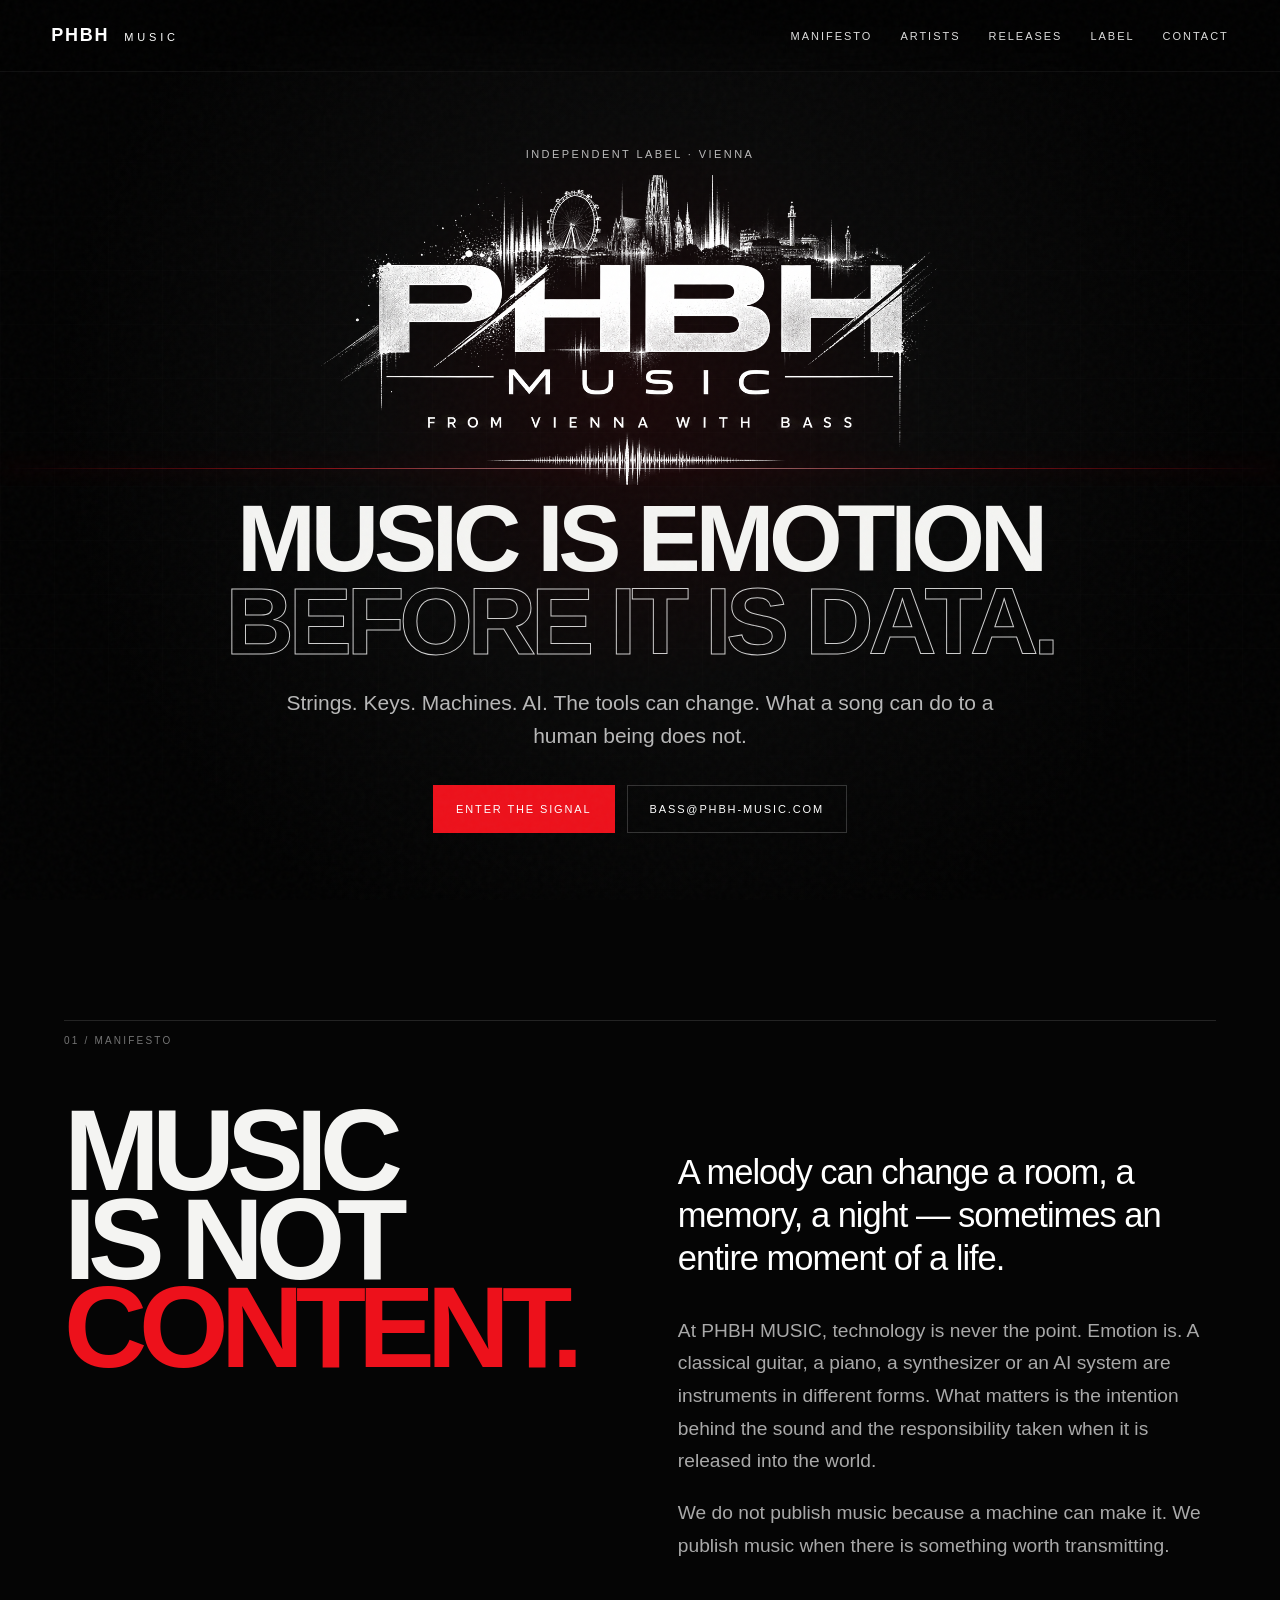
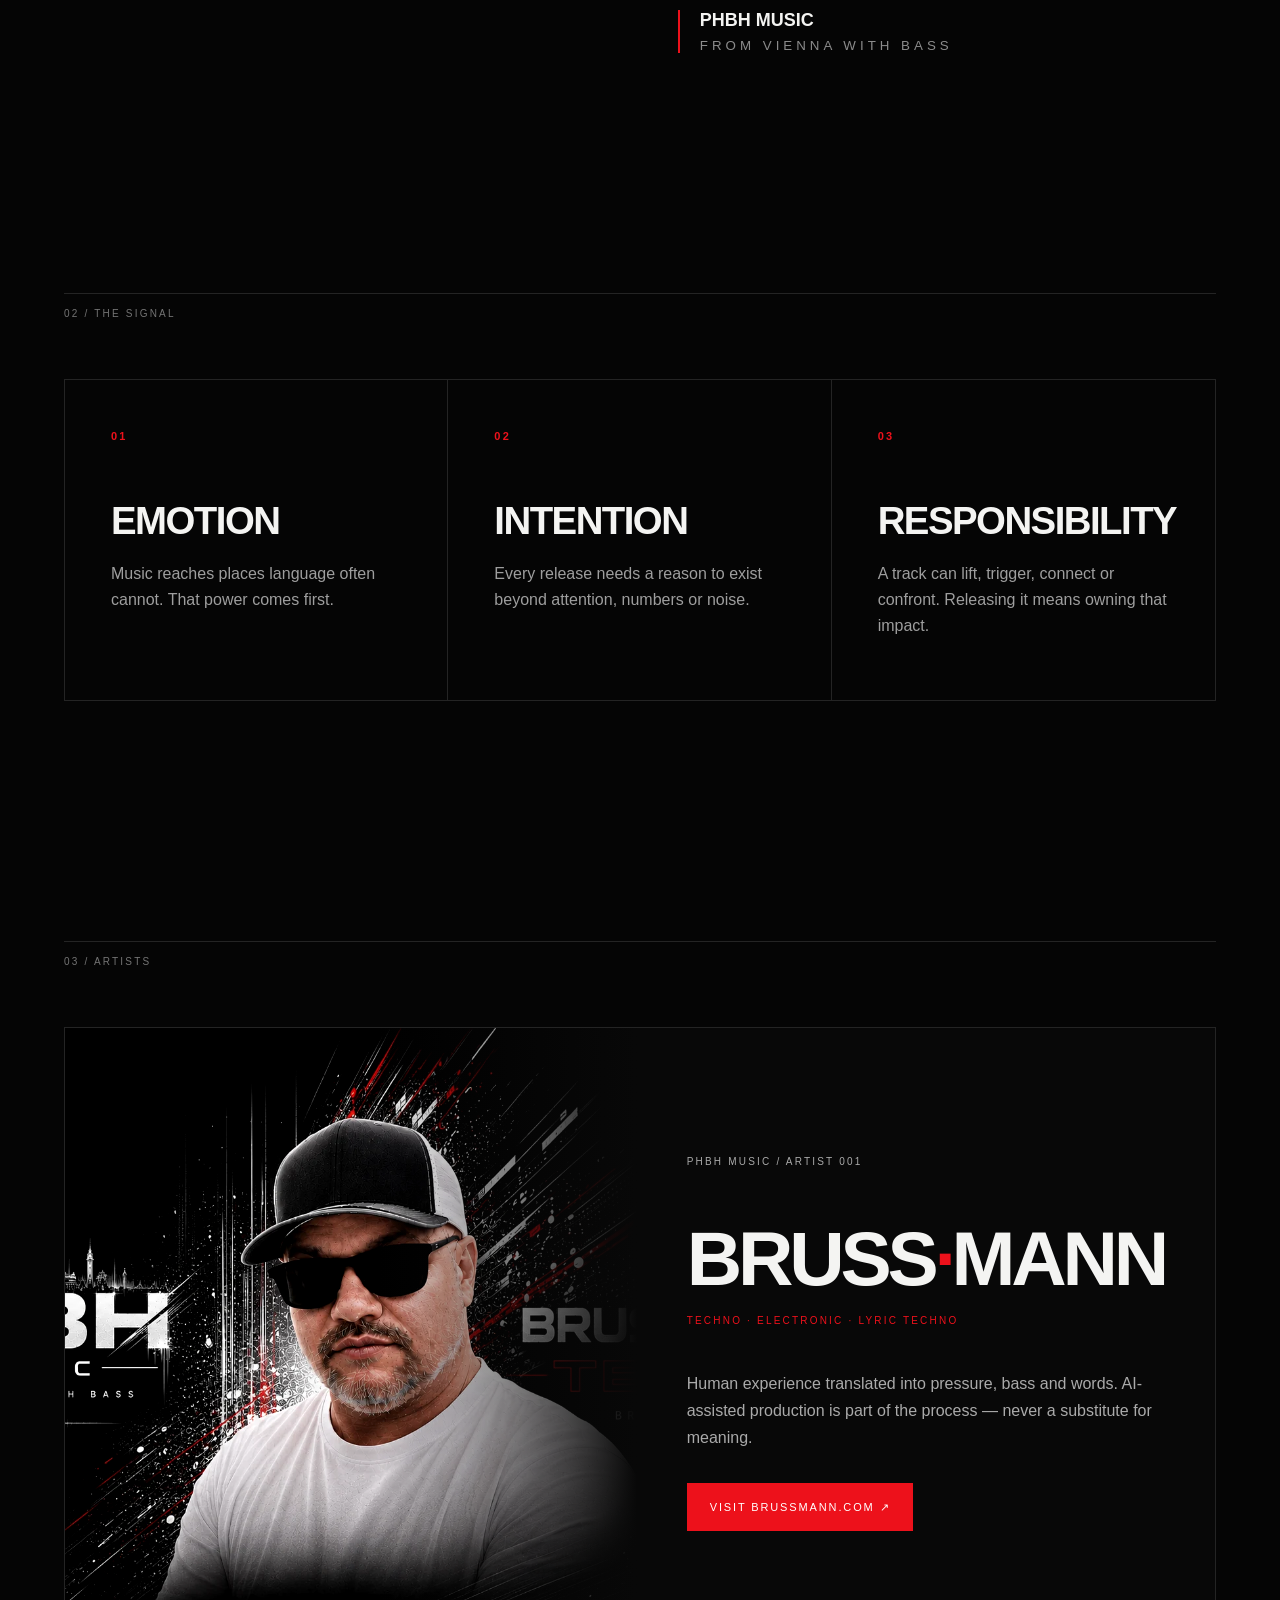
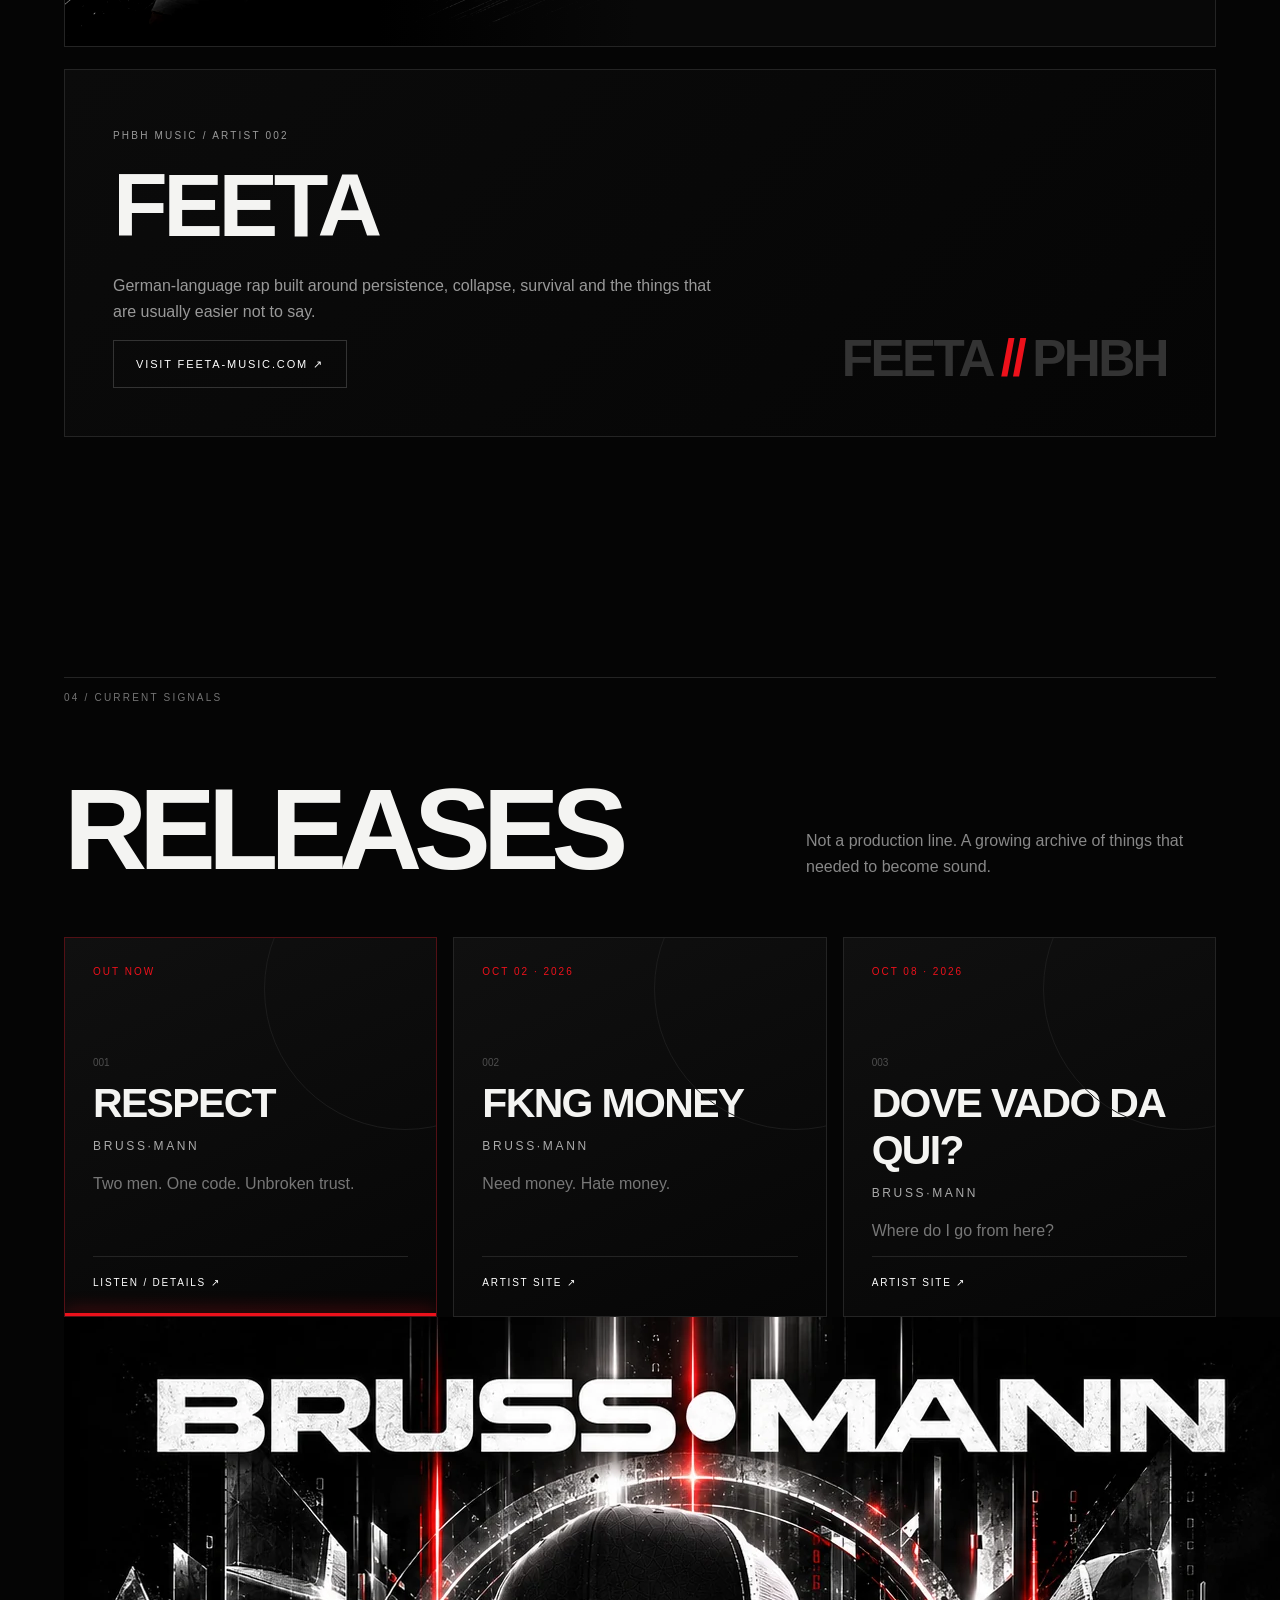
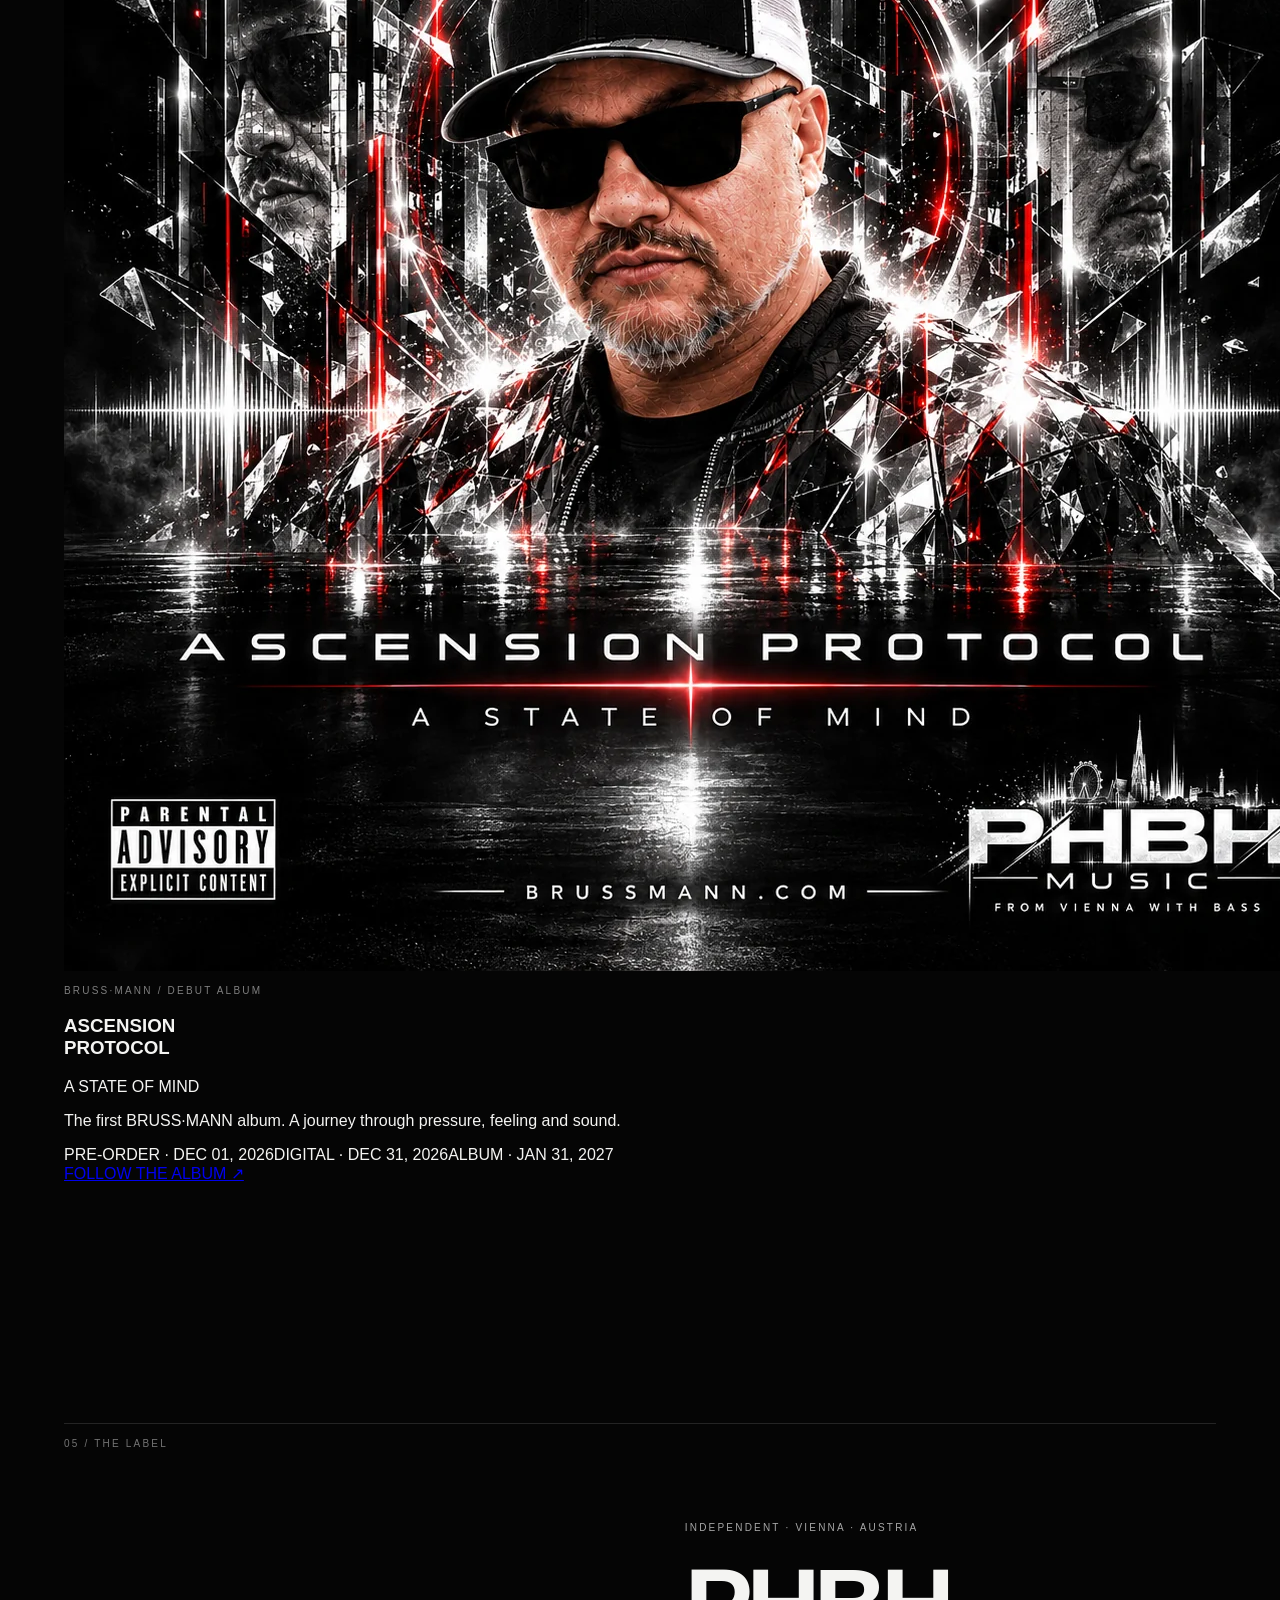
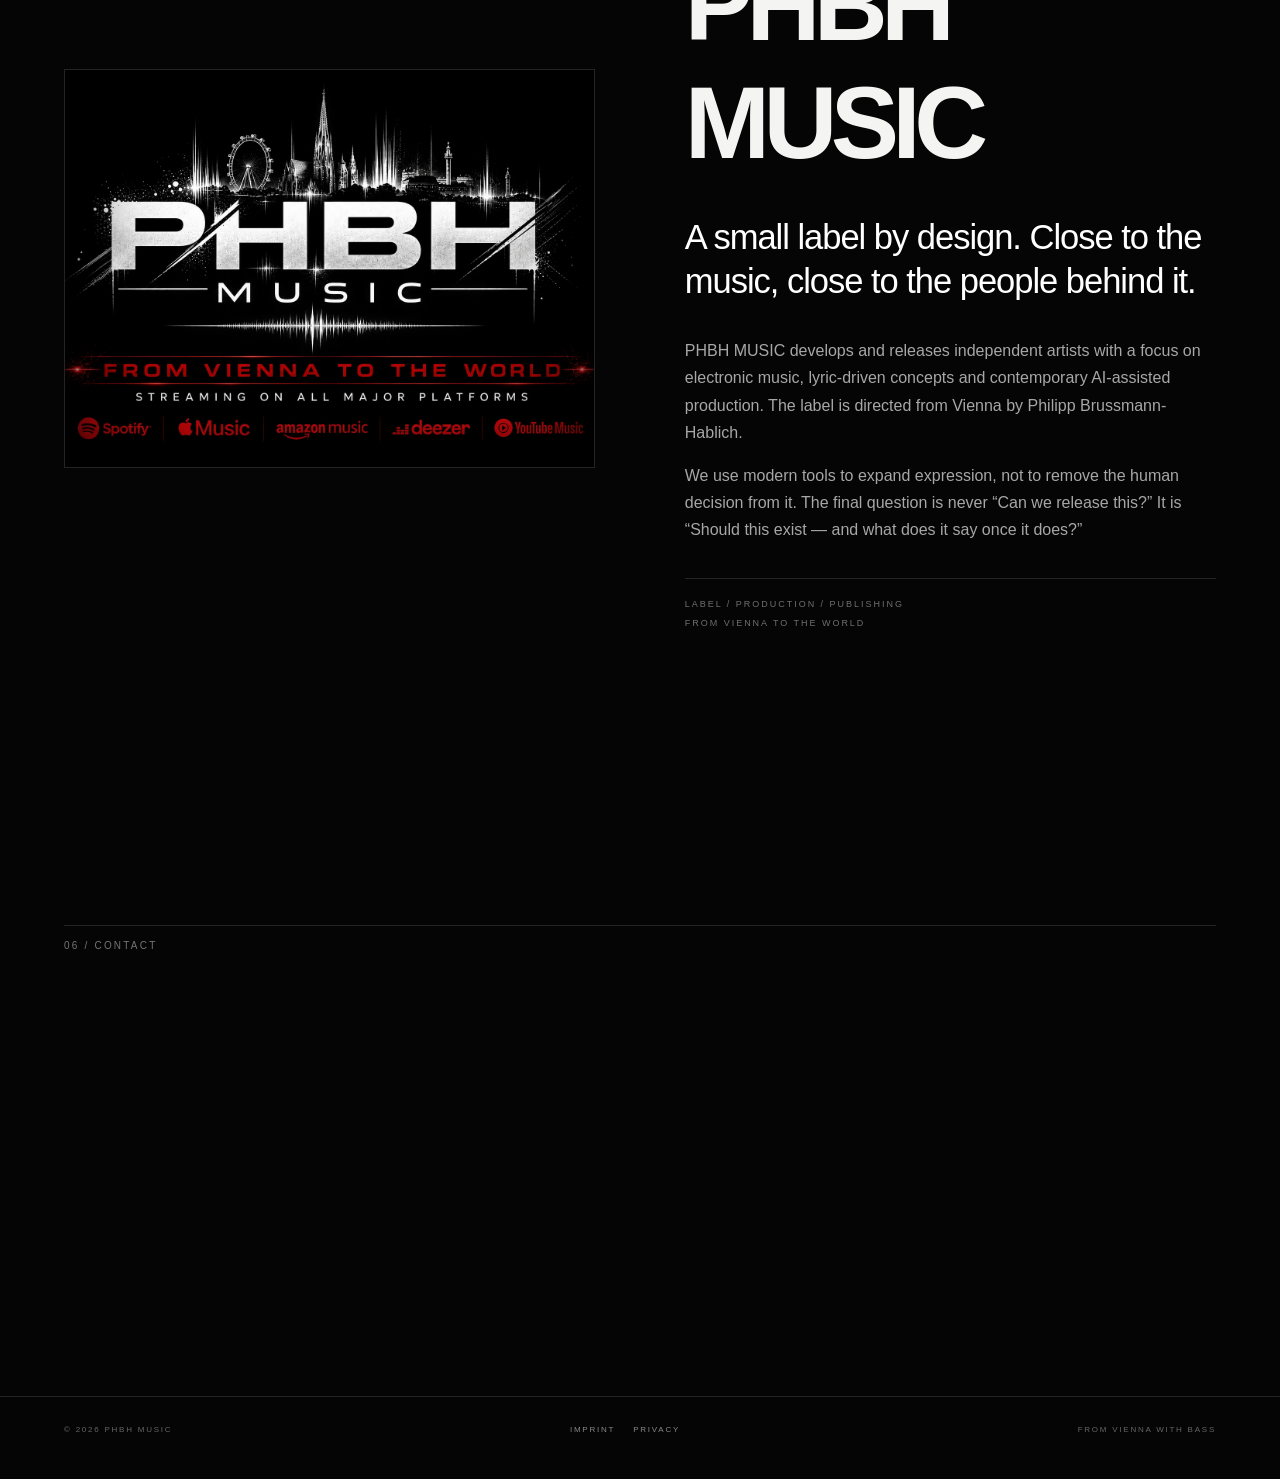
==== commit 8fdbd484: "Fix HTML document after editor duplication" ====
--- a/index.html
+++ b/index.html
@@ -147,141 +147,3 @@
   <script src="js/main.js"></script>
 </body>
 </html>
-<!doctype html>
-<html lang="en">
-<head>
-  <meta charset="utf-8">
-  <meta name="viewport" content="width=device-width,initial-scale=1">
-  <title>PHBH MUSIC — From Vienna with Bass</title>
-  <meta name="description" content="PHBH MUSIC is an independent Vienna-based music label built around emotion, intention and responsible use of modern production technology.">
-  <meta name="theme-color" content="#050505">
-  <meta property="og:title" content="PHBH MUSIC — From Vienna with Bass">
-  <meta property="og:description" content="Music is emotion before it is data. Independent music from Vienna, created with intention.">
-  <meta property="og:type" content="website">
-  <meta property="og:url" content="https://phbh-music.com/">
-  <meta property="og:image" content="https://phbh-music.com/assets/phbh-og.jpg">
-  <link rel="stylesheet" href="css/style.css">
-  <link rel="icon" href="data:image/svg+xml,<svg xmlns=%22http://www.w3.org/2000/svg%22 viewBox=%220 0 100 100%22><rect width=%22100%22 height=%22100%22 fill=%22black%22/><text x=%2250%22 y=%2262%22 font-size=%2242%22 text-anchor=%22middle%22 fill=%22white%22 font-family=%22Arial%22 font-weight=%22900%22>PH</text></svg>">
-</head>
-<body>
-  <div class="noise" aria-hidden="true"></div>
-  <header class="topbar">
-    <a class="brand" href="#top" aria-label="PHBH MUSIC home">PHBH <span>MUSIC</span></a>
-    <button class="menu" aria-label="Open navigation" aria-expanded="false">MENU</button>
-    <nav class="nav" aria-label="Primary navigation">
-      <a href="#manifesto">Manifesto</a>
-      <a href="#artists">Artists</a>
-      <a href="#releases">Releases</a>
-      <a href="#about">Label</a>
-      <a href="#contact">Contact</a>
-    </nav>
-  </header>
-
-  <main id="top">
-    <section class="hero">
-      <div class="hero-grid"></div>
-      <div class="pulse-line"></div>
-      <div class="hero-inner">
-        <p class="eyebrow reveal">INDEPENDENT LABEL · VIENNA</p>
-        <img class="hero-logo reveal" src="assets/phbh-logo.webp" alt="PHBH MUSIC — From Vienna with Bass">
-        <h1 class="reveal">Music is emotion<br><em>before it is data.</em></h1>
-        <p class="hero-copy reveal">Strings. Keys. Machines. AI. The tools can change. What a song can do to a human being does not.</p>
-        <div class="hero-actions reveal">
-          <a class="btn primary" href="#manifesto">Enter the signal</a>
-          <a class="btn ghost" href="mailto:bass@phbh-music.com">bass@phbh-music.com</a>
-        </div>
-      </div>
-      <a class="scroll" href="#manifesto" aria-label="Scroll to manifesto"><span></span>SCROLL</a>
-    </section>
-
-    <section class="manifesto section" id="manifesto">
-      <div class="section-tag">01 / MANIFESTO</div>
-      <div class="manifesto-layout">
-        <h2 class="reveal">MUSIC<br>IS NOT<br><span>CONTENT.</span></h2>
-        <div class="manifesto-copy reveal">
-          <p class="lead">A melody can change a room, a memory, a night — sometimes an entire moment of a life.</p>
-          <p>At PHBH MUSIC, technology is never the point. Emotion is. A classical guitar, a piano, a synthesizer or an AI system are instruments in different forms. What matters is the intention behind the sound and the responsibility taken when it is released into the world.</p>
-          <p>We do not publish music because a machine can make it. We publish music when there is something worth transmitting.</p>
-          <div class="signature-line"><span>PHBH MUSIC</span><small>FROM VIENNA WITH BASS</small></div>
-        </div>
-      </div>
-    </section>
-
-    <section class="principles section">
-      <div class="section-tag">02 / THE SIGNAL</div>
-      <div class="principles-grid">
-        <article class="principle reveal"><b>01</b><h3>EMOTION</h3><p>Music reaches places language often cannot. That power comes first.</p></article>
-        <article class="principle reveal"><b>02</b><h3>INTENTION</h3><p>Every release needs a reason to exist beyond attention, numbers or noise.</p></article>
-        <article class="principle reveal"><b>03</b><h3>RESPONSIBILITY</h3><p>A track can lift, trigger, connect or confront. Releasing it means owning that impact.</p></article>
-      </div>
-    </section>
-
-    <section class="artists section" id="artists">
-      <div class="section-tag">03 / ARTISTS</div>
-      <div class="artist-feature reveal">
-        <div class="artist-image"><img src="assets/brussmann-hero.webp" alt="BRUSS·MANN"></div>
-        <div class="artist-info">
-          <p class="kicker">PHBH MUSIC / ARTIST 001</p>
-          <h2>BRUSS<span>·</span>MANN</h2>
-          <div class="artist-genre">TECHNO · ELECTRONIC · LYRIC TECHNO</div>
-          <p>Human experience translated into pressure, bass and words. AI-assisted production is part of the process — never a substitute for meaning.</p>
-          <a class="btn primary" href="https://brussmann.com" rel="noopener">Visit BRUSSMANN.COM ↗</a>
-        </div>
-      </div>
-      <div class="artist-secondary reveal">
-        <div>
-          <p class="kicker">PHBH MUSIC / ARTIST 002</p>
-          <h3>FEETA</h3>
-          <p>German-language rap built around persistence, collapse, survival and the things that are usually easier not to say.</p>
-        </div>
-        <div class="signal-mark" aria-hidden="true">FEETA<span>//</span>PHBH</div>
-      </div>
-    </section>
-
-    <section class="releases section" id="releases">
-      <div class="section-tag">04 / CURRENT SIGNALS</div>
-      <div class="release-intro reveal"><h2>RELEASES</h2><p>Not a production line. A growing archive of things that needed to become sound.</p></div>
-      <div class="release-grid">
-        <article class="release-card live reveal"><div class="status">OUT NOW</div><div class="number">001</div><h3>THE COCKPIT</h3><p>BRUSS·MANN</p><span>Who’s saving me?</span><a href="https://brussmann.com" rel="noopener">LISTEN / DETAILS ↗</a></article>
-        <article class="release-card reveal"><div class="status">SEP 18 · 2026</div><div class="number">002</div><h3>PAIN</h3><p>BRUSS·MANN</p><span>When stillness becomes weight.</span><a href="https://brussmann.com" rel="noopener">ARTIST SITE ↗</a></article>
-        <article class="release-card reveal"><div class="status">SEP 25 · 2026</div><div class="number">003</div><h3>RESPECT</h3><p>BRUSS·MANN</p><span>Two men. One code. Unbroken trust.</span><a href="https://brussmann.com" rel="noopener">ARTIST SITE ↗</a></article>
-      </div>
-    </section>
-
-    <section class="about section" id="about">
-      <div class="section-tag">05 / THE LABEL</div>
-      <div class="about-grid">
-        <div class="about-visual reveal"><img src="assets/phbh-world.webp" alt="PHBH MUSIC — From Vienna to the World"></div>
-        <div class="about-copy reveal">
-          <p class="kicker">INDEPENDENT · VIENNA · AUSTRIA</p>
-          <h2>PHBH MUSIC</h2>
-          <p class="lead">A small label by design. Close to the music, close to the people behind it.</p>
-          <p>PHBH MUSIC develops and releases independent artists with a focus on electronic music, lyric-driven concepts and contemporary AI-assisted production. The label is directed from Vienna by Philipp Brussmann-Hablich.</p>
-          <p>We use modern tools to expand expression, not to remove the human decision from it. The final question is never “Can we release this?” It is “Should this exist — and what does it say once it does?”</p>
-          <div class="meta"><span>LABEL / PRODUCTION / PUBLISHING</span><span>FROM VIENNA TO THE WORLD</span></div>
-        </div>
-      </div>
-    </section>
-
-    <section class="contact section" id="contact">
-      <div class="section-tag">06 / CONTACT</div>
-      <div class="contact-inner reveal">
-        <p>Have a track, a question or a reason to connect?</p>
-        <a class="mail" href="mailto:bass@phbh-music.com">BASS@PHBH-MUSIC.COM</a>
-        <div class="contact-meta">
-          <span>PHBH MUSIC</span>
-          <span>Braunhirschengasse 41 / Hoftrakt 3</span>
-          <span>1150 Vienna · Austria</span>
-        </div>
-      </div>
-    </section>
-  </main>
-
-  <footer>
-    <div>© <span id="year">2026</span> PHBH MUSIC</div>
-    <div class="footer-links"><a href="imprint.html">Imprint</a><a href="privacy.html">Privacy</a></div>
-    <div>FROM VIENNA WITH BASS</div>
-  </footer>
-  <script src="js/main.js"></script>
-</body>
-</html>
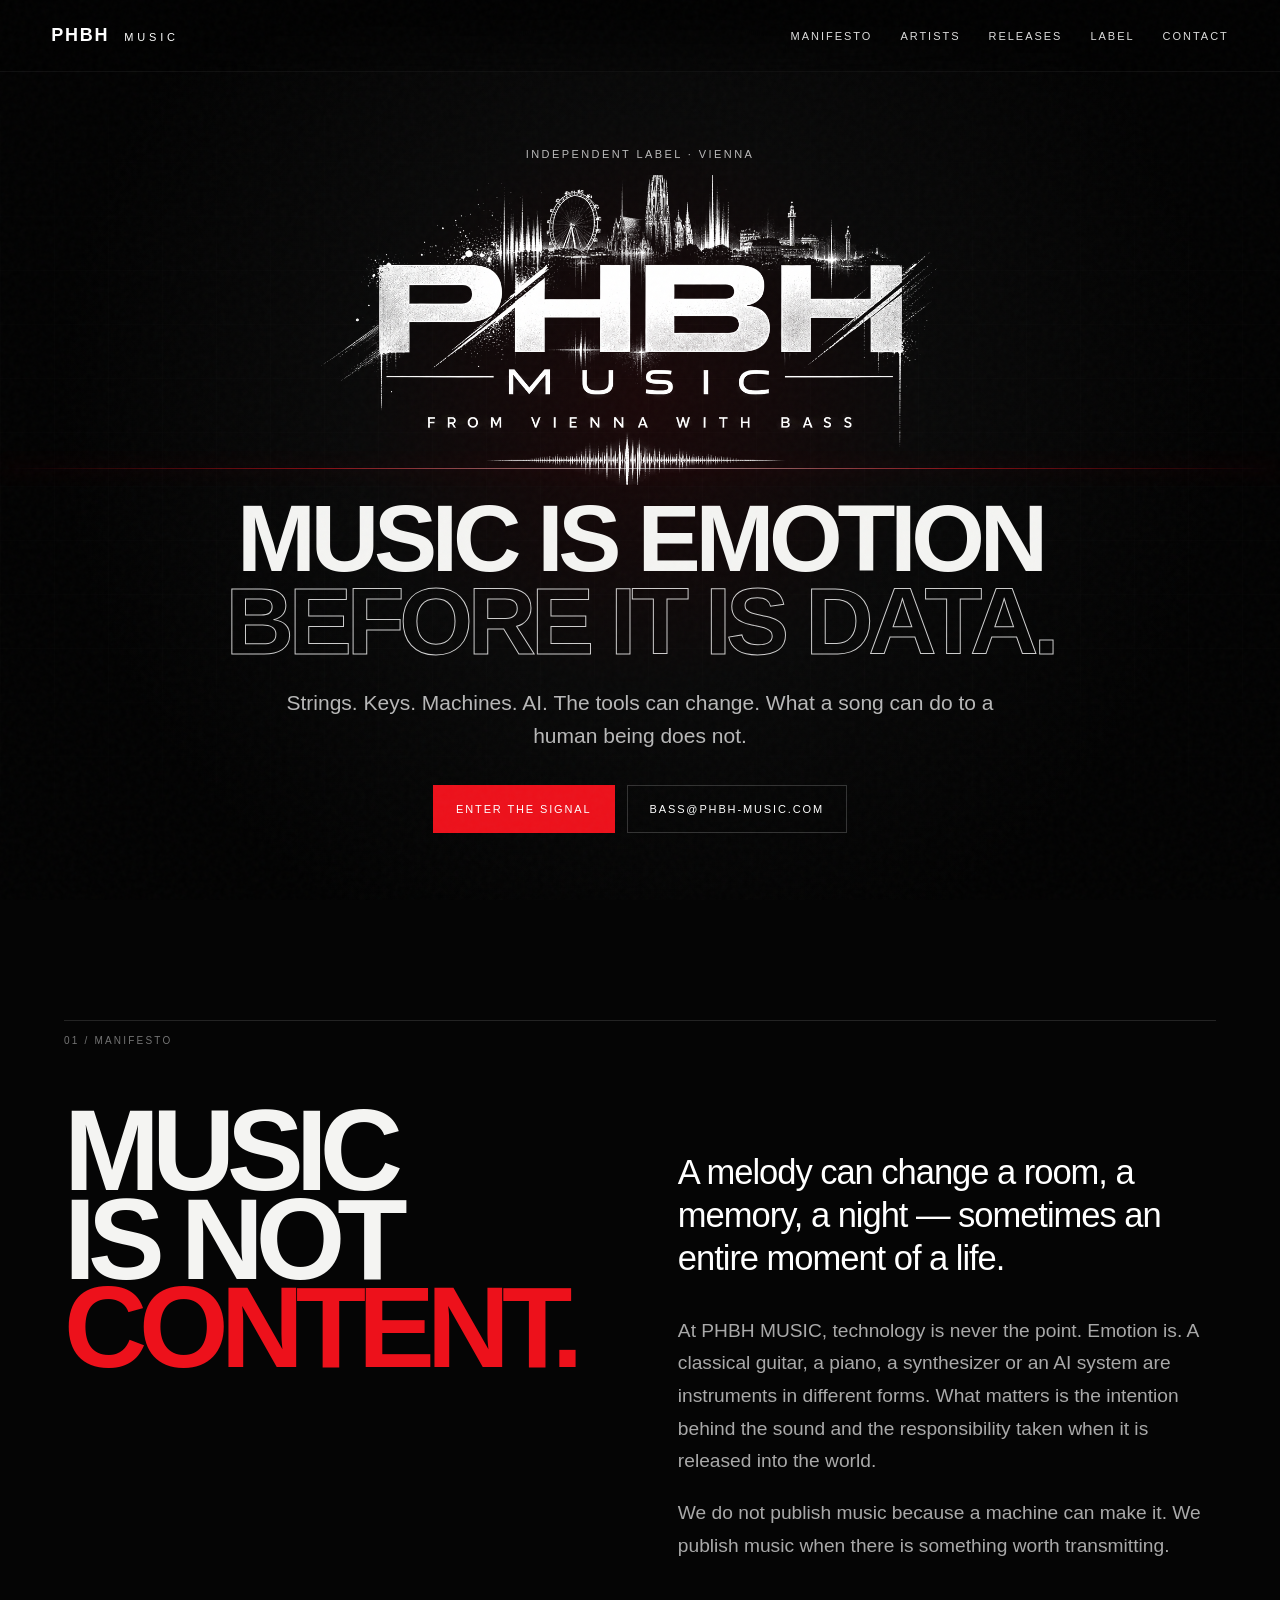
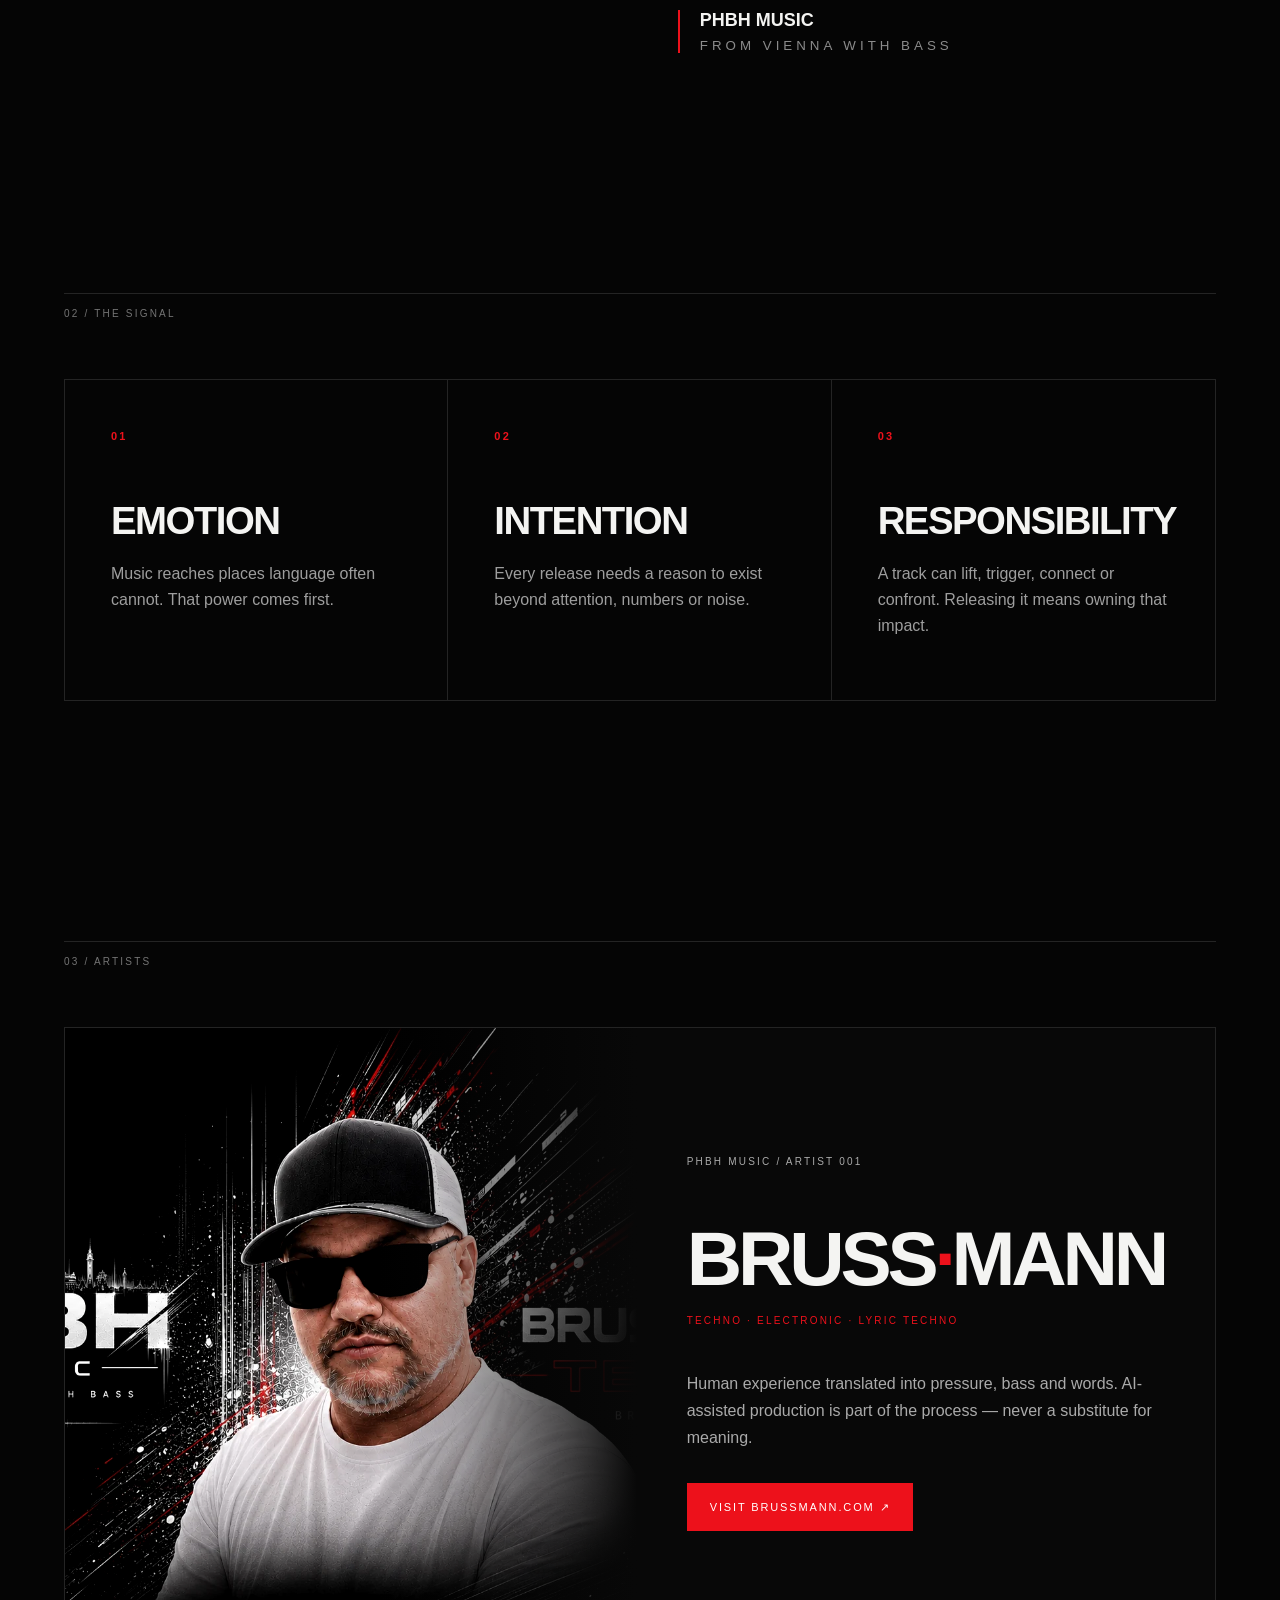
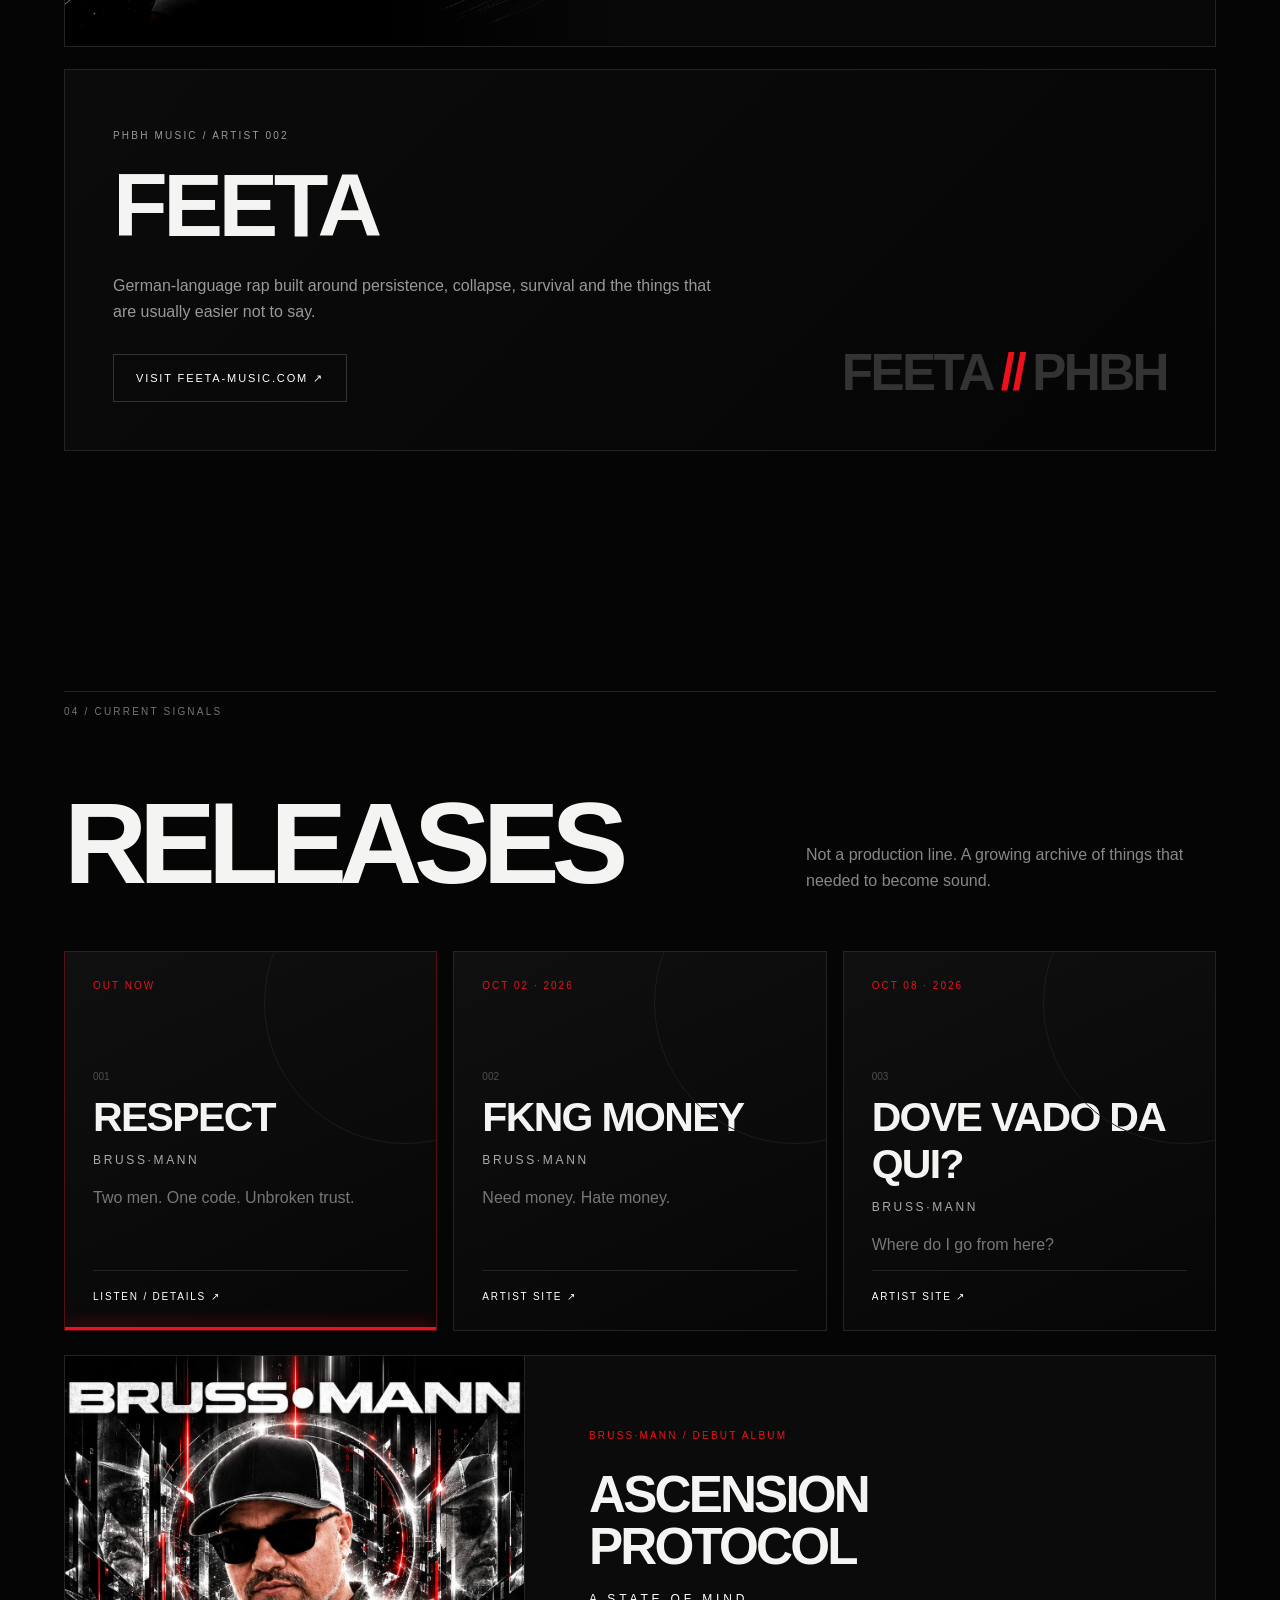
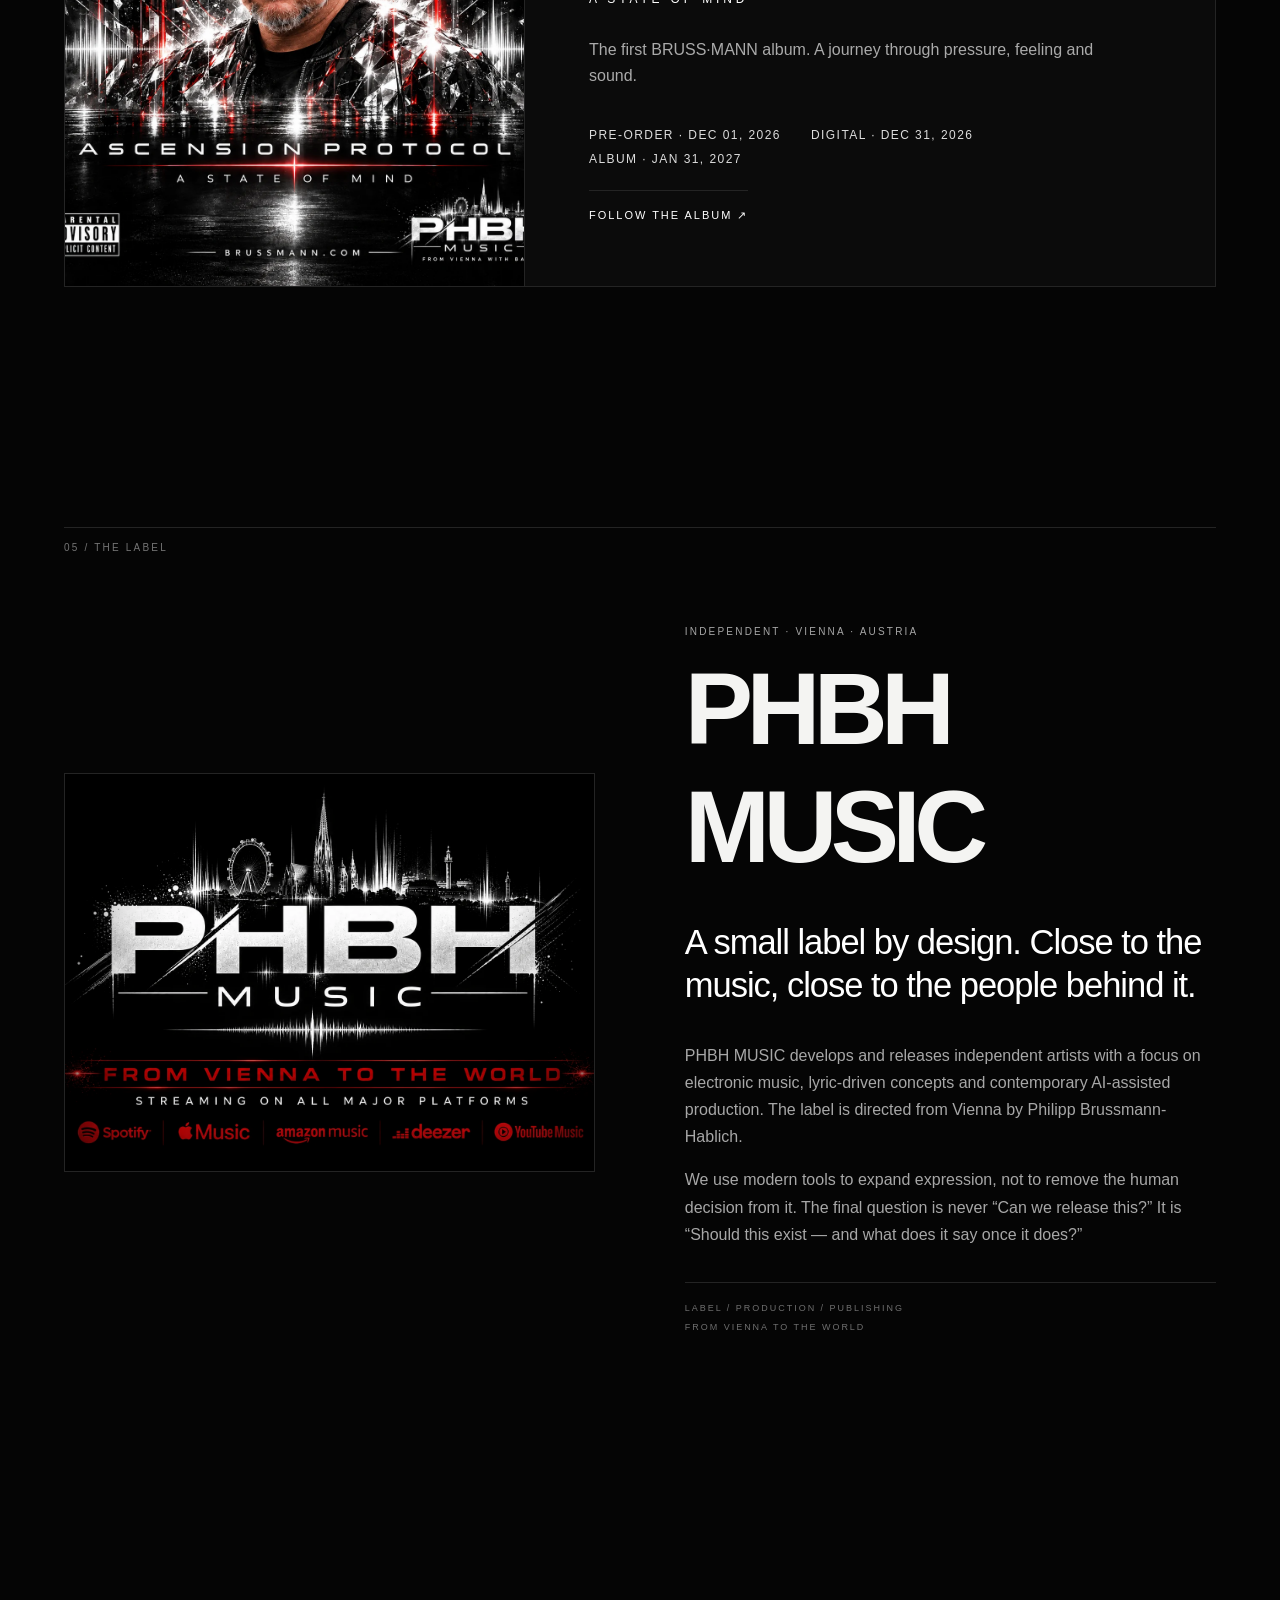
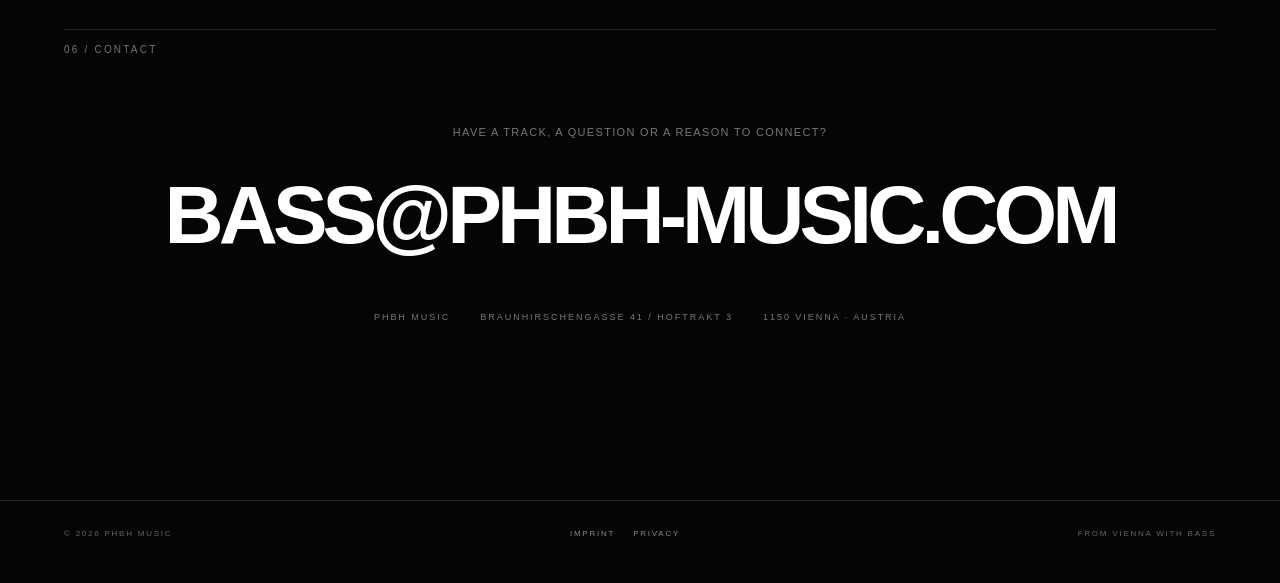
==== commit 78c245a3: "Update index.html" ====
--- a/index.html
+++ b/index.html
@@ -11,7 +11,7 @@
   <meta property="og:type" content="website">
   <meta property="og:url" content="https://phbh-music.com/">
   <meta property="og:image" content="https://phbh-music.com/assets/phbh-og.jpg">
-  <link rel="stylesheet" href="css/style.css">
+  <link rel="stylesheet" href="css/style.css?v=20260926">
   <link rel="icon" href="data:image/svg+xml,<svg xmlns=%22http://www.w3.org/2000/svg%22 viewBox=%220 0 100 100%22><rect width=%22100%22 height=%22100%22 fill=%22black%22/><text x=%2250%22 y=%2262%22 font-size=%2242%22 text-anchor=%22middle%22 fill=%22white%22 font-family=%22Arial%22 font-weight=%22900%22>PH</text></svg>">
 </head>
 <body>
--- a/css/style.css
+++ b/css/style.css
@@ -1,3 +1,15 @@
 :root{--bg:#050505;--panel:#0b0b0b;--text:#f4f4f2;--muted:#9b9b9b;--red:#ed111b;--line:#242424;--max:1400px}*{box-sizing:border-box}html{scroll-behavior:smooth}body{margin:0;background:var(--bg);color:var(--text);font-family:Arial,Helvetica,sans-serif;overflow-x:hidden}.noise{position:fixed;inset:0;pointer-events:none;opacity:.035;z-index:50;background-image:url("data:image/svg+xml,%3Csvg viewBox='0 0 180 180' xmlns='http://www.w3.org/2000/svg'%3E%3Cfilter id='n'%3E%3CfeTurbulence type='fractalNoise' baseFrequency='.9' numOctaves='4' stitchTiles='stitch'/%3E%3C/filter%3E%3Crect width='100%25' height='100%25' filter='url(%23n)' opacity='.8'/%3E%3C/svg%3E")}.topbar{position:fixed;top:0;left:0;right:0;height:72px;display:flex;align-items:center;justify-content:space-between;padding:0 clamp(20px,4vw,60px);z-index:40;background:linear-gradient(180deg,rgba(0,0,0,.88),rgba(0,0,0,.15));border-bottom:1px solid rgba(255,255,255,.06);backdrop-filter:blur(12px)}.brand{color:#fff;text-decoration:none;font-weight:900;letter-spacing:.1em;font-size:18px}.brand span{font-weight:400;letter-spacing:.35em;font-size:11px;margin-left:8px}.nav{display:flex;gap:28px}.nav a,.menu{color:#ddd;text-decoration:none;text-transform:uppercase;letter-spacing:.18em;font-size:11px}.nav a:hover{color:#fff}.menu{display:none;background:none;border:0}.hero{min-height:100svh;display:grid;place-items:center;position:relative;isolation:isolate;overflow:hidden;background:radial-gradient(circle at 50% 45%,#1a0809 0,#090909 35%,#020202 72%)}.hero:before{content:"";position:absolute;inset:-5%;background:linear-gradient(115deg,transparent 15%,rgba(237,17,27,.08) 50%,transparent 70%);transform:translateX(-100%);animation:sweep 8s ease-in-out infinite;z-index:-1}@keyframes sweep{0%,15%{transform:translateX(-120%)}60%,100%{transform:translateX(120%)}}.hero-grid{position:absolute;inset:0;z-index:-2;opacity:.17;background-image:linear-gradient(rgba(255,255,255,.06) 1px,transparent 1px),linear-gradient(90deg,rgba(255,255,255,.06) 1px,transparent 1px);background-size:54px 54px;mask-image:linear-gradient(to bottom,transparent,black 35%,black 70%,transparent)}.pulse-line{position:absolute;left:0;right:0;top:52%;height:1px;background:linear-gradient(90deg,transparent,var(--red),#fff,var(--red),transparent);box-shadow:0 0 18px rgba(237,17,27,.8);opacity:.55}.hero-inner{width:min(1120px,90vw);text-align:center;padding-top:70px}.eyebrow,.kicker,.section-tag,.artist-genre,.meta,.contact-meta,footer{letter-spacing:.22em;text-transform:uppercase}.eyebrow{font-size:11px;color:#bbb;margin-bottom:15px}.hero-logo{width:min(820px,88vw);max-height:310px;object-fit:cover;object-position:center 52%;mix-blend-mode:screen;filter:contrast(1.07)}.hero h1{font-size:clamp(48px,7.4vw,112px);line-height:.88;letter-spacing:-.055em;margin:8px 0 22px;text-transform:uppercase}.hero h1 em{font-style:normal;color:transparent;-webkit-text-stroke:1px #fff;opacity:.8}.hero-copy{max-width:730px;margin:0 auto 32px;color:#b8b8b8;font-size:clamp(16px,1.7vw,21px);line-height:1.6}.hero-actions{display:flex;gap:12px;justify-content:center;flex-wrap:wrap}.btn{display:inline-flex;align-items:center;justify-content:center;min-height:48px;padding:0 22px;border:1px solid #333;color:#fff;text-decoration:none;font-size:11px;letter-spacing:.17em;text-transform:uppercase;transition:.25s}.btn.primary{background:var(--red);border-color:var(--red)}.btn.primary:hover{background:#fff;color:#000;border-color:#fff}.btn.ghost:hover{border-color:#fff}.scroll{position:absolute;bottom:24px;color:#777;text-decoration:none;font-size:9px;letter-spacing:.25em;display:flex;flex-direction:column;gap:8px;align-items:center}.scroll span{height:28px;width:1px;background:var(--red)}.section{max-width:var(--max);margin:auto;padding:120px clamp(22px,5vw,70px);position:relative}.section-tag{font-size:10px;color:#747474;border-top:1px solid var(--line);padding-top:14px;margin-bottom:60px}.manifesto-layout{display:grid;grid-template-columns:.9fr 1.1fr;gap:8vw;align-items:start}.manifesto h2{font-size:clamp(62px,9vw,150px);line-height:.77;letter-spacing:-.07em;margin:0}.manifesto h2 span{color:var(--red)}.manifesto-copy{padding-top:10px}.manifesto-copy p{font-size:clamp(17px,1.5vw,22px);line-height:1.7;color:#a9a9a9}.manifesto-copy .lead,.about-copy .lead{font-size:clamp(24px,2.7vw,40px);line-height:1.25;color:#fff;letter-spacing:-.03em}.signature-line{margin-top:48px;border-left:2px solid var(--red);padding-left:20px;display:flex;flex-direction:column;gap:7px}.signature-line span{font-weight:900;font-size:18px}.signature-line small{letter-spacing:.3em;color:#8b8b8b}.principles-grid{display:grid;grid-template-columns:repeat(3,1fr);border:1px solid var(--line)}.principle{padding:46px;min-height:290px;border-right:1px solid var(--line);position:relative;overflow:hidden}.principle:last-child{border-right:0}.principle:after{content:"";position:absolute;inset:auto -20% -60% -20%;height:180px;background:radial-gradient(ellipse,rgba(237,17,27,.18),transparent 60%);opacity:0;transition:.3s}.principle:hover:after{opacity:1}.principle b{color:var(--red);font-size:11px;letter-spacing:.2em}.principle h3{font-size:clamp(27px,3vw,46px);margin:55px 0 18px;letter-spacing:-.04em}.principle p{color:#9e9e9e;line-height:1.6;max-width:310px}.artist-feature{display:grid;grid-template-columns:1.3fr .8fr;background:#080808;border:1px solid var(--line);min-height:620px}.artist-image{min-height:520px;overflow:hidden;position:relative}.artist-image:after{content:"";position:absolute;inset:0;background:linear-gradient(90deg,transparent 55%,#080808 100%)}.artist-image img{width:100%;height:100%;object-fit:cover;object-position:center;filter:saturate(.88) contrast(1.08)}.artist-info{padding:64px 50px;display:flex;flex-direction:column;justify-content:center}.kicker{font-size:10px;color:#7f7f7f}.artist-info h2{font-size:clamp(48px,6vw,92px);letter-spacing:-.055em;margin:12px 0}.artist-info h2 span{color:var(--red)}.artist-genre{font-size:10px;color:var(--red);margin-bottom:28px}.artist-info p{color:#aaa;line-height:1.7;margin-bottom:32px}.artist-info .btn{align-self:flex-start}.artist-secondary{margin-top:22px;border:1px solid var(--line);padding:48px;display:flex;align-items:end;justify-content:space-between;background:linear-gradient(135deg,#0b0b0b,#050505)}.artist-secondary h3{font-size:clamp(52px,7vw,108px);margin:8px 0;letter-spacing:-.05em}.artist-secondary p{color:#999;max-width:620px;line-height:1.6}.signal-mark{font-size:clamp(22px,4vw,52px);font-weight:900;letter-spacing:-.05em;color:#333}.signal-mark span{color:var(--red);padding:0 8px}.release-intro{display:flex;justify-content:space-between;gap:40px;align-items:end;margin-bottom:42px}.release-intro h2{font-size:clamp(58px,9vw,132px);margin:0;letter-spacing:-.07em}.release-intro p{color:#888;max-width:410px;line-height:1.6}.release-grid{display:grid;grid-template-columns:repeat(3,1fr);gap:16px}.release-card{border:1px solid var(--line);padding:28px;min-height:380px;display:flex;flex-direction:column;position:relative;background:linear-gradient(155deg,#101010,#060606);overflow:hidden}.release-card:before{content:"";position:absolute;width:280px;height:280px;border:1px solid #1c1c1c;border-radius:50%;right:-110px;top:-90px}.release-card.live{border-color:#531015}.release-card.live:after{content:"";position:absolute;inset:auto 0 0 0;height:3px;background:var(--red);box-shadow:0 0 18px var(--red)}.status{font-size:10px;letter-spacing:.2em;color:var(--red)}.number{font-size:10px;color:#4e4e4e;margin:80px 0 12px}.release-card h3{font-size:clamp(31px,3.2vw,52px);margin:0;letter-spacing:-.04em}.release-card p{font-size:12px;letter-spacing:.22em;color:#aaa}.release-card span{color:#777;margin-top:10px}.release-card a{margin-top:auto;color:#fff;text-decoration:none;font-size:10px;letter-spacing:.18em;border-top:1px solid var(--line);padding-top:20px}.about-grid{display:grid;grid-template-columns:1fr 1fr;gap:7vw;align-items:center}.about-visual{border:1px solid var(--line);overflow:hidden;position:relative}.about-visual:after{content:"";position:absolute;inset:0;box-shadow:inset 0 0 90px #000}.about-visual img{display:block;width:100%;aspect-ratio:4/3;object-fit:cover}.about-copy h2{font-size:clamp(58px,8vw,116px);margin:10px 0 25px;letter-spacing:-.065em}.about-copy p{color:#a7a7a7;line-height:1.7}.meta{border-top:1px solid var(--line);margin-top:34px;padding-top:20px;display:grid;gap:9px;font-size:9px;color:#6f6f6f}.contact{min-height:72vh;display:flex;flex-direction:column;justify-content:center}.contact-inner{text-align:center}.contact-inner>p{color:#777;letter-spacing:.12em;text-transform:uppercase;font-size:11px}.mail{display:block;color:#fff;text-decoration:none;font-weight:900;font-size:clamp(30px,6.4vw,98px);letter-spacing:-.06em;margin:30px 0 50px;transition:.25s}.mail:hover{color:var(--red)}.contact-meta{display:flex;justify-content:center;flex-wrap:wrap;gap:16px 30px;font-size:9px;color:#777}footer{max-width:var(--max);margin:auto;padding:28px clamp(22px,5vw,70px) 45px;border-top:1px solid var(--line);font-size:8px;color:#666;display:flex;justify-content:space-between;gap:15px}.footer-links{display:flex;gap:18px}.footer-links a{color:#888;text-decoration:none}.reveal{opacity:0;transform:translateY(22px);transition:opacity .8s ease,transform .8s ease}.reveal.visible{opacity:1;transform:none}.legal{max-width:900px;margin:0 auto;padding:130px 24px 80px}.legal h1{font-size:clamp(48px,8vw,92px);letter-spacing:-.05em;margin-bottom:50px}.legal h2{margin-top:42px}.legal p,.legal li{color:#aaa;line-height:1.7}.legal a{color:#fff}.legal-back{position:fixed;top:26px;left:28px;color:#fff;text-decoration:none;z-index:3;letter-spacing:.15em;font-size:11px}
 @media(max-width:900px){.nav{display:none;position:absolute;top:72px;left:0;right:0;padding:28px;background:#080808;border-bottom:1px solid #222;flex-direction:column}.nav.open{display:flex}.menu{display:block}.hero-logo{width:96vw}.manifesto-layout,.about-grid{grid-template-columns:1fr}.manifesto-layout{gap:55px}.principles-grid,.release-grid{grid-template-columns:1fr}.principle{border-right:0;border-bottom:1px solid var(--line)}.principle:last-child{border-bottom:0}.artist-feature{grid-template-columns:1fr}.artist-image:after{background:linear-gradient(0deg,#080808 0,transparent 40%)}.artist-info{padding:38px 28px}.artist-secondary{align-items:flex-start;flex-direction:column;gap:34px}.release-intro{display:block}.release-intro p{margin-top:20px}.section{padding-top:90px;padding-bottom:90px}.section-tag{margin-bottom:40px}footer{flex-direction:column;align-items:center;text-align:center}.contact-meta{flex-direction:column}.hero h1{font-size:clamp(46px,14vw,76px)}}
 @media(prefers-reduced-motion:reduce){*{scroll-behavior:auto!important}.hero:before{animation:none}.reveal{opacity:1;transform:none;transition:none}}
+.artist-secondary .btn{margin-top:14px}
+.album-teaser{margin-top:24px;border:1px solid var(--line);display:grid;grid-template-columns:minmax(240px,.8fr) 1.2fr;background:#0b0b0b}
+.album-art{border-right:1px solid var(--line);overflow:hidden;background:#050505}
+.album-art img{display:block;width:100%;height:100%;aspect-ratio:1;object-fit:cover}
+.album-info{padding:clamp(30px,5vw,68px);display:flex;flex-direction:column;justify-content:center}
+.album-info .kicker{color:var(--red)}
+.album-info h3{font-size:clamp(34px,4vw,62px);line-height:1;letter-spacing:-.055em;margin:18px 0}
+.album-info>p:not(.kicker){color:#aaa;line-height:1.6;max-width:540px}
+.album-info .album-subtitle{color:#fff!important;letter-spacing:.32em;font-size:12px;margin:0 0 12px}
+.album-dates{display:flex;flex-wrap:wrap;gap:10px 30px;margin:24px 0;color:#ddd;font-size:12px;letter-spacing:.12em}
+.album-info>a{align-self:flex-start;color:#fff;text-decoration:none;font-size:11px;letter-spacing:.18em;border-top:1px solid var(--line);padding-top:18px}
+@media(max-width:700px){.album-teaser{grid-template-columns:1fr}.album-art{border-right:0;border-bottom:1px solid var(--line)}.album-info{padding:32px 26px}.album-dates{font-size:11px}}
